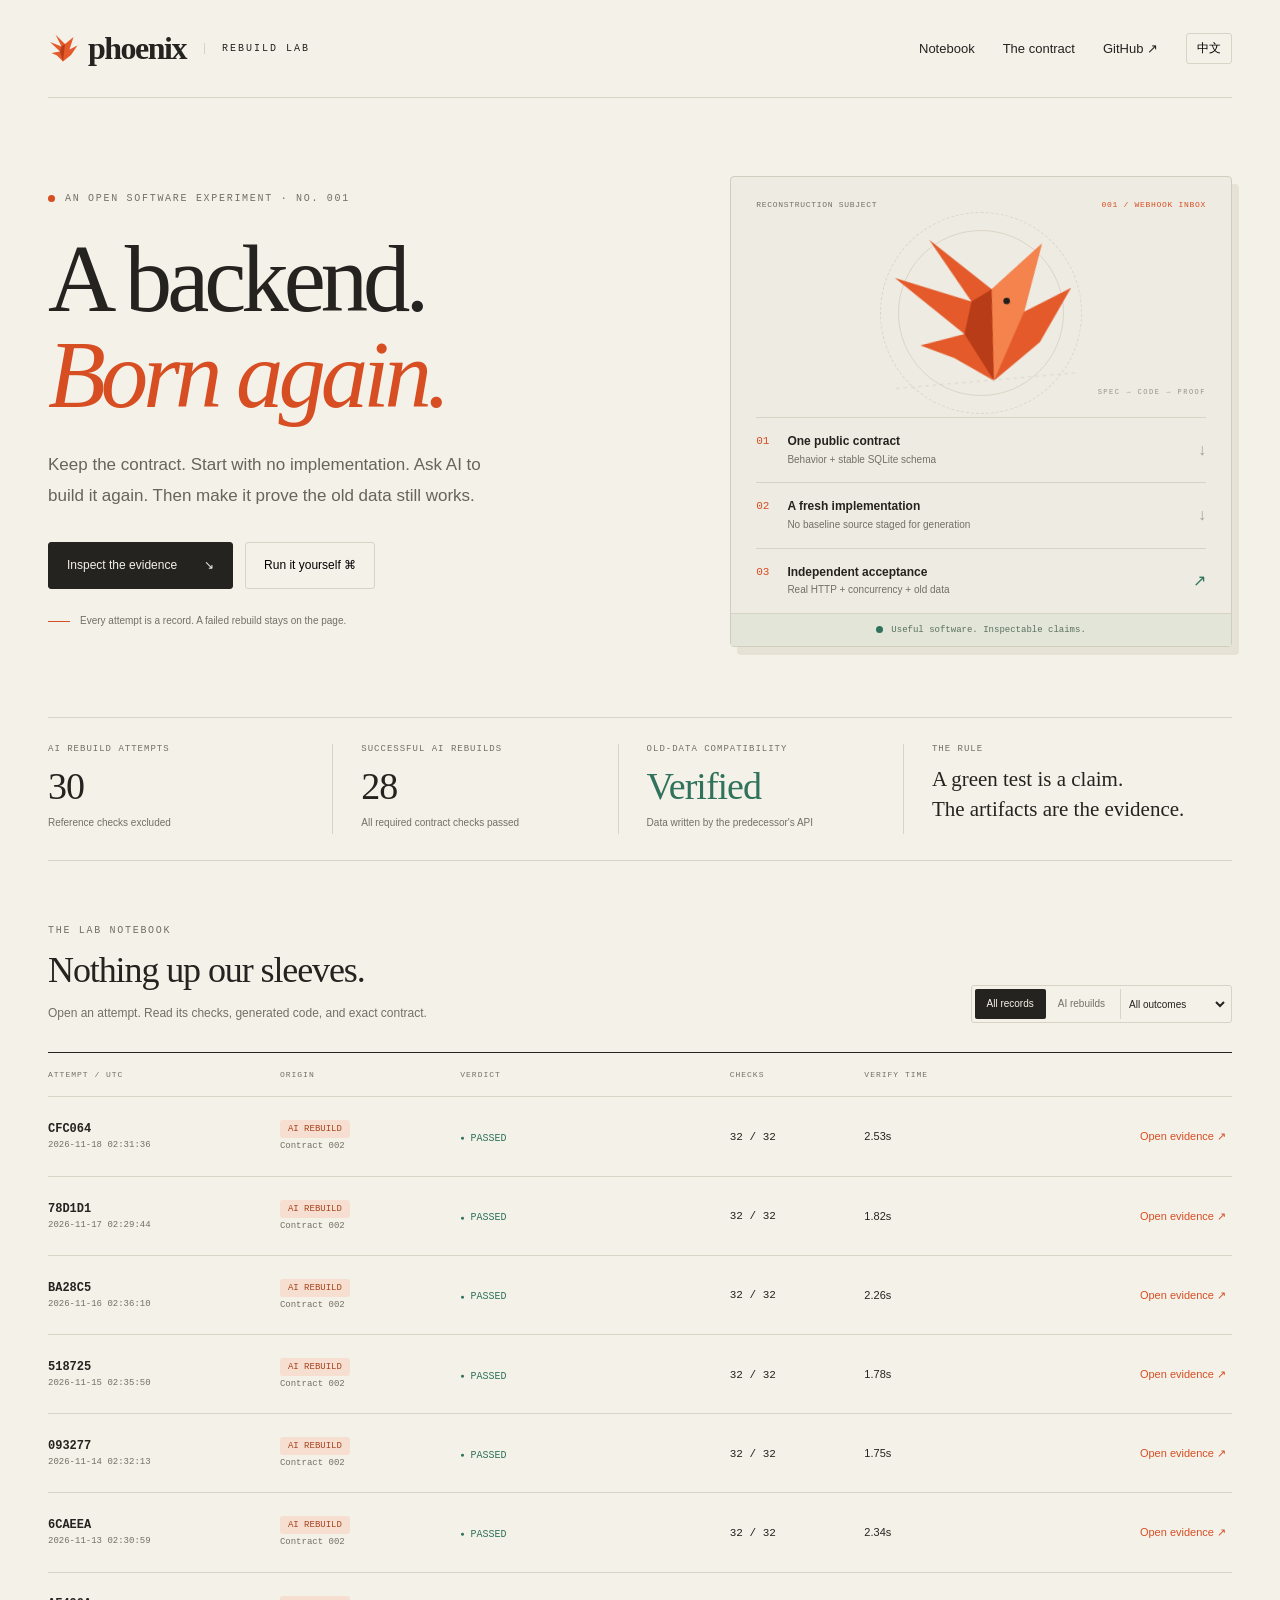
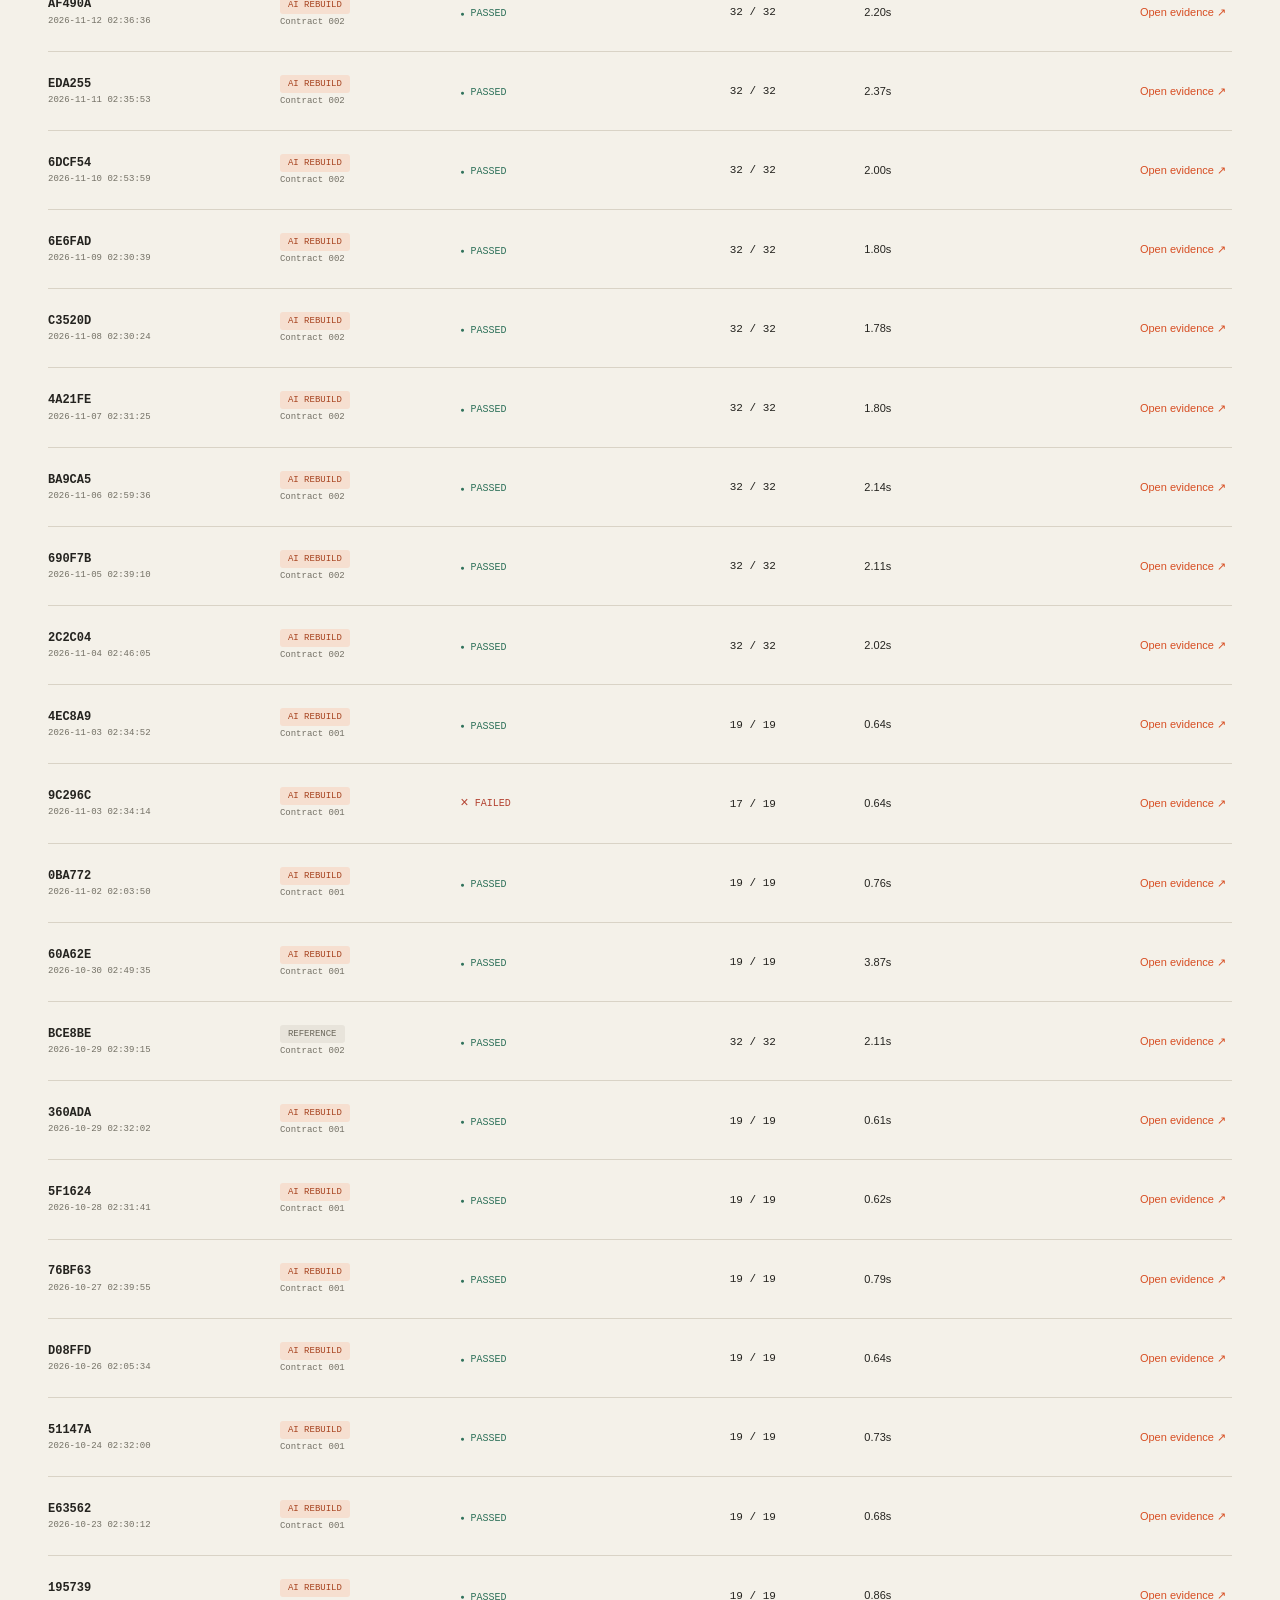
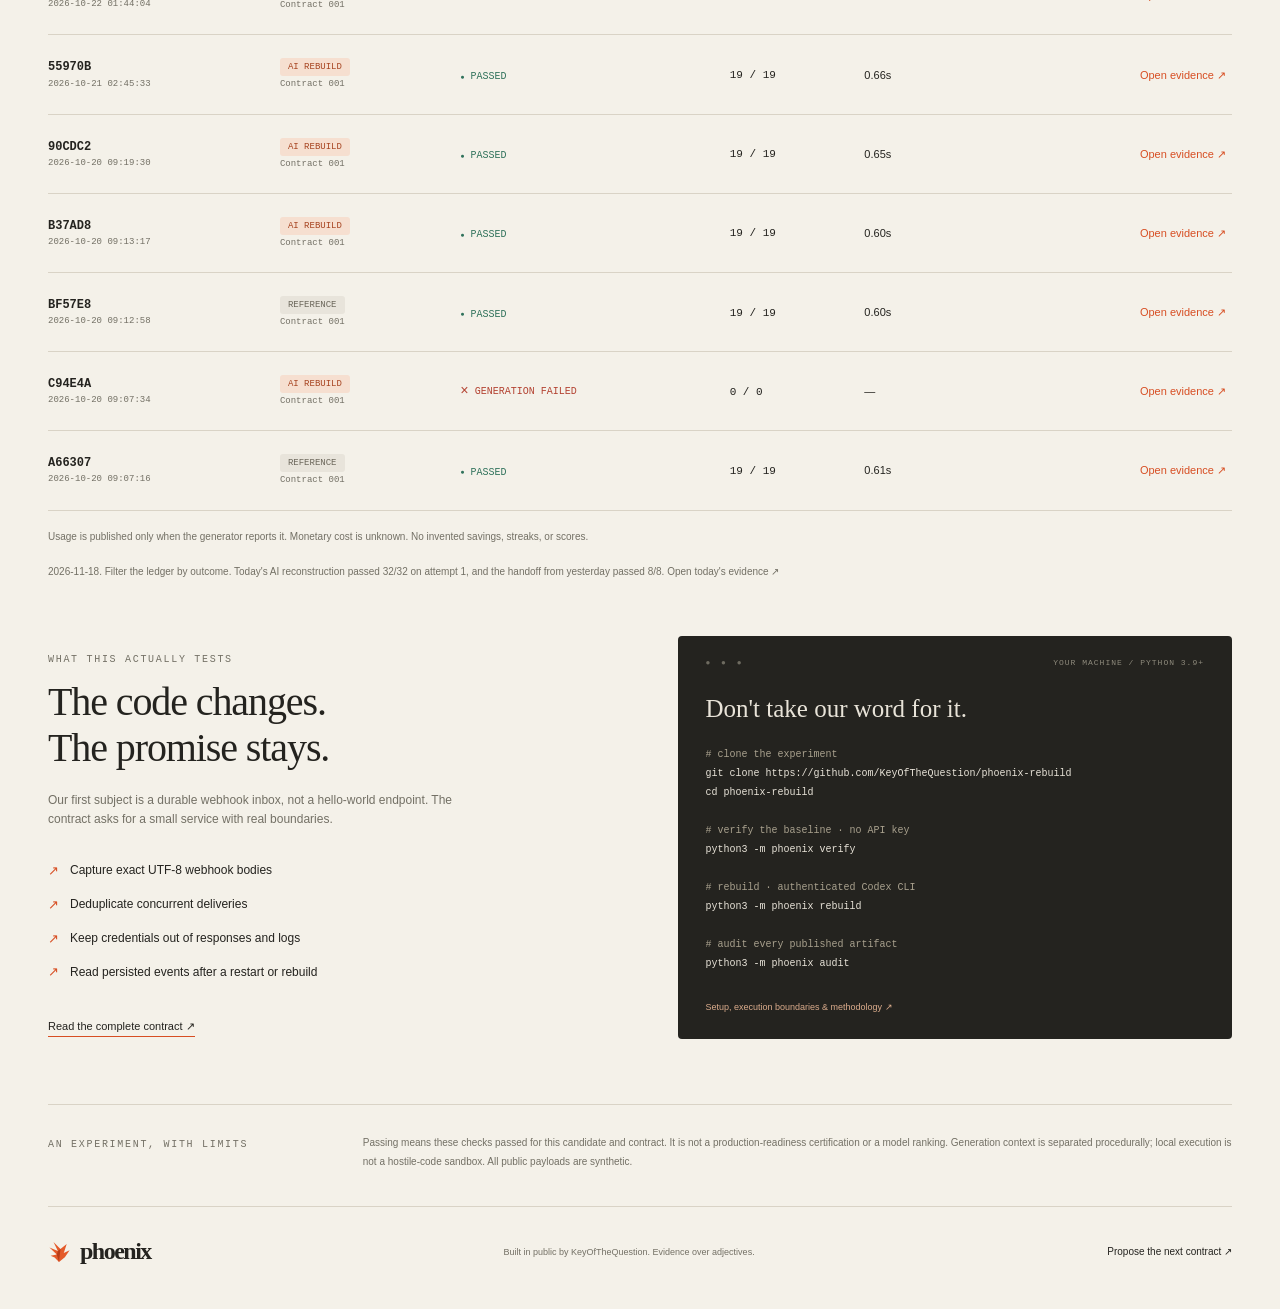
==== docs/index.html @ 48bf92a3 "feat: filter public notebook by run outcome" ====
<!doctype html>
<html lang="en">
<head>
  <meta charset="utf-8">
  <meta name="viewport" content="width=device-width,initial-scale=1">
  <meta name="theme-color" content="#f4f1e9">
  <meta name="description" content="Can AI rebuild the same backend from a contract? Phoenix publishes the source, acceptance checks, and data compatibility evidence from every attempt.">
  <meta property="og:title" content="Phoenix — a backend, born again.">
  <meta property="og:description" content="Fresh code. The same contract. The old data. An open, executable AI engineering experiment.">
  <meta property="og:image" content="https://keyofthequestion.github.io/phoenix-rebuild/og.svg">
  <title>Phoenix — A backend, born again.</title>
  <link rel="icon" type="image/svg+xml" href="mark.svg">
  <link rel="stylesheet" href="style.css">
  <script src="app.js?v=20261118" defer></script>
</head>
<body>
  <a class="skip" href="#notebook">Skip to experiment records</a>
  <header class="shell topbar">
    <a class="brand" href="#" aria-label="Phoenix home"><img src="mark.svg" width="30" height="32" alt=""><strong>phoenix</strong><span>REBUILD LAB</span></a>
    <nav aria-label="Main navigation"><a href="#notebook" data-i18n="navNotebook">Notebook</a><a href="contract.html" data-i18n="navContract">The contract</a><a href="https://github.com/KeyOfTheQuestion/phoenix-rebuild" target="_blank" rel="noopener">GitHub ↗</a><button id="language" class="language" aria-label="Switch language">中文</button></nav>
  </header>
  <main>
    <section class="shell hero">
      <div class="hero-copy">
        <div class="eyebrow"><span class="orange-dot"></span><span data-i18n="eyebrow">AN OPEN SOFTWARE EXPERIMENT · NO. 001</span></div>
        <h1 data-i18n="headline">A backend.<br><em>Born again.</em></h1>
        <p class="intro" data-i18n="intro">Keep the contract. Start with no implementation. Ask AI to build it again. Then make it prove the old data still works.</p>
        <div class="hero-actions"><a class="button primary" href="#notebook"><span data-i18n="inspect">Inspect the evidence</span><span>↘</span></a><button class="button secondary" id="copy-command" type="button" data-i18n="run">Run it yourself ⌘</button></div>
        <div class="hero-footnote"><span class="tiny-rule"></span><span data-i18n="footnote">Every attempt is a record. A failed rebuild stays on the page.</span></div>
      </div>
      <div class="experiment-card" aria-label="Reconstruction experiment diagram">
        <div class="card-caption"><span data-i18n="subjectLabel">RECONSTRUCTION SUBJECT</span><span class="capsule">001 / WEBHOOK INBOX</span></div>
        <div class="phoenix-art" aria-hidden="true"><div class="orbit orbit-one"></div><div class="orbit orbit-two"></div><svg viewBox="0 0 300 240"><path d="M48 68L139 105L94 25L165 92L231 42L202 123L262 99L218 162L158 204L112 172L72 153L127 144Z" fill="#e45a2a"/><path d="M139 105L165 92L158 204L127 144Z" fill="#b83c18"/><path d="M165 92L231 42L202 123L158 204Z" fill="#f4834d"/><circle cx="182" cy="108" r="4" fill="#201f1c"/><path d="M38 203H260" stroke="#d8d2c4" stroke-dasharray="4 5"/></svg><span class="coordinate">SPEC → CODE → PROOF</span></div>
        <div class="flow-step"><span class="step-number">01</span><div><b data-i18n="flow1">One public contract</b><small data-i18n="flow1sub">Behavior + stable SQLite schema</small></div><span class="flow-symbol">↓</span></div>
        <div class="flow-step"><span class="step-number">02</span><div><b data-i18n="flow2">A fresh implementation</b><small data-i18n="flow2sub">No baseline source staged for generation</small></div><span class="flow-symbol">↓</span></div>
        <div class="flow-step"><span class="step-number">03</span><div><b data-i18n="flow3">Independent acceptance</b><small data-i18n="flow3sub">Real HTTP + concurrency + old data</small></div><span class="flow-symbol checkmark">↗</span></div>
        <div class="card-bottom"><span class="green-dot"></span><span data-i18n="cardBottom">Useful software. Inspectable claims.</span></div>
      </div>
    </section>
    <section class="shell metric-strip" aria-label="Measured experiment results">
      <div><span class="metric-label" data-i18n="aiRuns">AI REBUILD ATTEMPTS</span><b id="ai-count">—</b><small data-i18n="aiCountNote">Reference checks excluded</small></div>
      <div><span class="metric-label" data-i18n="successful">SUCCESSFUL AI REBUILDS</span><b id="success-count">—</b><small data-i18n="successNote">All required contract checks passed</small></div>
      <div><span class="metric-label" data-i18n="compat">OLD-DATA COMPATIBILITY</span><b id="compat-status">—</b><small data-i18n="compatNote">Data written by the predecessor's API</small></div>
      <div class="metric-principle"><span class="metric-label" data-i18n="principle">THE RULE</span><p data-i18n="principleText">A green test is a claim.<br>The artifacts are the evidence.</p></div>
    </section>
    <section class="shell notebook" id="notebook">
      <div class="section-heading">
        <div><div class="eyebrow" data-i18n="labNotes">THE LAB NOTEBOOK</div><h2 data-i18n="recordTitle">Nothing up our sleeves.</h2><p data-i18n="recordIntro">Open an attempt. Read its checks, generated code, and exact contract.</p></div>
        <div class="filters" role="group" aria-labelledby="record-filters-label">
          <span class="sr-only" id="record-filters-label" data-i18n="recordFilters">Filter experiment records</span>
          <button class="active" data-filter="all" aria-pressed="true" data-i18n="all">All records</button>
          <button data-filter="ai-rebuild" aria-pressed="false" data-i18n="aiOnly">AI rebuilds</button>
          <label class="sr-only" for="outcome-filter" data-i18n="outcomeFilter">Filter by outcome</label>
          <select id="outcome-filter">
            <option value="all" data-i18n="allOutcomes">All outcomes</option>
            <option value="passed" data-i18n="passedOutcome">Passed</option>
            <option value="failed" data-i18n="failedOutcome">Acceptance failed</option>
            <option value="generation-failed" data-i18n="generationFailedOutcome">Generation failed</option>
            <option value="verification-error" data-i18n="verificationErrorOutcome">Verification error</option>
          </select>
        </div>
      </div>
      <div id="load-error" role="status" hidden></div>
      <div class="table-wrap"><table><caption class="sr-only">Phoenix experiment records</caption><thead><tr><th data-i18n="colAttempt">ATTEMPT / UTC</th><th data-i18n="colOrigin">ORIGIN</th><th data-i18n="colVerdict">VERDICT</th><th data-i18n="colChecks">CHECKS</th><th data-i18n="colDuration">VERIFY TIME</th><th><span class="sr-only">Evidence</span></th></tr></thead><tbody id="runs"><tr><td colspan="6" class="empty" data-i18n="loading">Loading the public record…</td></tr></tbody></table></div>
      <p class="ledger-note" data-i18n="ledgerNote">Usage is published only when the generator reports it. Monetary cost is unknown. No invented savings, streaks, or scores.</p>
      <p class="ledger-note" data-i18n="maintenanceNote">2026-11-18. Filter the ledger by outcome. Today's AI reconstruction passed 32/32 on attempt 1, and the handoff from yesterday passed 8/8. <a href="?run=20261118T023139Z-cfc064">Open today's evidence ↗</a></p>
    </section>
    <section class="shell lower-grid">
      <article class="method"><div class="eyebrow" data-i18n="whatProves">WHAT THIS ACTUALLY TESTS</div><h2 data-i18n="methodTitle">The code changes.<br>The promise stays.</h2><p data-i18n="methodIntro">Our first subject is a durable webhook inbox, not a hello-world endpoint. The contract asks for a small service with real boundaries.</p><ul><li data-i18n="feature1">Capture exact UTF-8 webhook bodies</li><li data-i18n="feature2">Deduplicate concurrent deliveries</li><li data-i18n="feature3">Keep credentials out of responses and logs</li><li data-i18n="feature4">Read persisted events after a restart or rebuild</li></ul><a class="text-link" href="contract.html" data-i18n="readContract">Read the complete contract ↗</a></article>
      <article class="terminal-card"><div class="terminal-top"><span>● ● ●</span><span>YOUR MACHINE / PYTHON 3.9+</span></div><h3 data-i18n="replicate">Don't take our word for it.</h3><pre><code><span class="comment"># clone the experiment</span>
git clone https://github.com/KeyOfTheQuestion/phoenix-rebuild
cd phoenix-rebuild

<span class="comment"># verify the baseline · no API key</span>
python3 -m phoenix verify

<span class="comment"># rebuild · authenticated Codex CLI</span>
python3 -m phoenix rebuild

<span class="comment"># audit every published artifact</span>
python3 -m phoenix audit</code></pre><a class="terminal-link" href="https://github.com/KeyOfTheQuestion/phoenix-rebuild/blob/main/docs/setup.md" data-i18n="setup">Setup, execution boundaries & methodology ↗</a></article>
    </section>
    <section class="shell limits"><span class="eyebrow" data-i18n="honestTitle">AN EXPERIMENT, WITH LIMITS</span><p data-i18n="honestBody">Passing means these checks passed for this candidate and contract. It is not a production-readiness certification or a model ranking. Generation context is separated procedurally; local execution is not a hostile-code sandbox. All public payloads are synthetic.</p></section>
  </main>
  <footer class="shell footer"><a class="brand" href="#"><img src="mark.svg" alt="" width="22" height="24"><strong>phoenix</strong></a><span data-i18n="footer">Built in public by KeyOfTheQuestion. Evidence over adjectives.</span><a href="https://github.com/KeyOfTheQuestion/phoenix-rebuild/issues/new?template=contract-change.yml" data-i18n="challenge">Propose the next contract ↗</a></footer>
  <dialog id="evidence-dialog" aria-labelledby="dialog-title"><div class="dialog-top"><span class="eyebrow">EVIDENCE / <span id="dialog-run-id"></span></span><button id="close-dialog" type="button" aria-label="Close evidence">×</button></div><h2 id="dialog-title">Acceptance report</h2><p id="dialog-summary"></p><div class="artifact-links" id="artifact-links"></div><p><a class="text-link" id="evidence-permalink">Permalink ↗</a></p><div id="checks-list"></div><p class="ledger-note" id="dialog-provenance"></p></dialog>
</body>
</html>
---- docs/style.css ----
:root{--paper:#f4f1e9;--ink:#24231f;--muted:#737065;--line:#d9d3c6;--accent:#d74e23;--green:#30725b;--mono:'SFMono-Regular',Consolas,'Liberation Mono',monospace;--sans:'Avenir Next',Avenir,'Helvetica Neue',sans-serif;--serif:'Iowan Old Style','Palatino Linotype',Georgia,serif}*{box-sizing:border-box}html{scroll-behavior:smooth;scroll-padding-top:30px}body{margin:0;background:var(--paper);color:var(--ink);font-family:var(--sans);font-size:15px;line-height:1.65}a{color:inherit;text-decoration:none}button{font:inherit;cursor:pointer}button:disabled{cursor:wait}button:focus-visible,a:focus-visible{outline:3px solid var(--accent);outline-offset:5px}.shell{width:min(1200px,calc(100% - 96px));margin-inline:auto}.topbar{height:98px;border-bottom:1px solid var(--line);display:flex;align-items:center;justify-content:space-between;gap:24px}.brand{display:flex;align-items:center;gap:10px}.brand strong{font-family:var(--serif);font-size:32px;letter-spacing:-1.5px}.brand>span{font:10px var(--mono);letter-spacing:2px;border-left:1px solid var(--line);padding-left:17px;margin-left:8px}.topbar nav{display:flex;gap:28px;align-items:center;font-size:13px}.topbar nav a:hover,.text-link:hover,.footer>a:last-child:hover{color:var(--accent)}.language{background:transparent;border:1px solid var(--line);border-radius:3px;padding:5px 10px;font-size:12px}.hero{display:grid;grid-template-columns:1.2fr 1fr;gap:80px;padding-block:78px 70px;align-items:center}.eyebrow{font:10px var(--mono);letter-spacing:1.7px;display:flex;align-items:center;gap:10px;color:var(--muted)}.orange-dot,.green-dot{width:7px;height:7px;flex:none;border-radius:50%;display:inline-block;background:var(--accent)}.green-dot{background:var(--green)}h1{font-family:var(--serif);font-weight:400;letter-spacing:-5px;font-size:clamp(64px,7.4vw,108px);line-height:1.01;margin:28px 0 27px}h1 em{color:var(--accent);font-weight:400}.intro{max-width:440px;font-size:17px;line-height:1.8;color:#686458;margin:0 0 30px}.hero-actions{display:flex;flex-wrap:wrap;gap:12px}.button{display:inline-flex;justify-content:space-between;align-items:center;gap:27px;border:1px solid var(--line);padding:13px 18px;border-radius:3px;font-size:12px}.primary{background:var(--ink);color:var(--paper);border-color:var(--ink)}.primary:hover{background:var(--accent);border-color:var(--accent)}.secondary{background:transparent}.secondary:hover{border-color:var(--ink)}.hero-footnote{display:flex;gap:10px;align-items:center;color:var(--muted);font-size:10px;margin-top:24px}.tiny-rule{width:22px;height:1px;background:var(--accent);flex:none}.experiment-card{border:1px solid #d2ccbe;background:#eeebe2;border-radius:4px;box-shadow:7px 8px 0 #e7e2d6;padding:23px 25px 0}.card-caption{display:flex;gap:10px;justify-content:space-between;font:8px var(--mono);letter-spacing:.7px;color:var(--muted)}.capsule{color:var(--accent)}.phoenix-art{position:relative;height:208px;overflow:hidden;display:flex;justify-content:center;align-items:center}.phoenix-art svg{width:245px;height:196px;z-index:1;transform:rotate(-5deg);animation:rise 1.5s ease-out both}.coordinate{position:absolute;right:0;bottom:21px;font:7px var(--mono);letter-spacing:1.5px;color:#999284}.orbit{position:absolute;width:166px;height:166px;border:1px solid #dcd5c7;border-radius:50%;left:50%;top:50%;transform:translate(-50%,-50%)}.orbit-two{width:202px;height:202px;border-style:dashed}.flow-step{display:flex;gap:18px;align-items:center;border-top:1px solid var(--line);padding:14px 0}.step-number{font:11px var(--mono);color:var(--accent);align-self:flex-start;padding-top:3px}.flow-step b{display:block;font-size:12px;font-weight:600}.flow-step small{display:block;color:var(--muted);font-size:10px}.flow-symbol{margin-left:auto;font-size:16px;color:#a5a08f}.checkmark{color:var(--green)}.card-bottom{display:flex;align-items:center;justify-content:center;gap:8px;padding:11px;margin-inline:-25px;background:#e4e5d9;font:9px var(--mono);color:#58715f;border-top:1px solid var(--line)}.metric-strip{border-top:1px solid var(--line);border-bottom:1px solid var(--line);display:grid;grid-template-columns:repeat(3,1fr) 1.15fr;padding-block:26px}.metric-strip>div{border-right:1px solid var(--line);padding:0 28px}.metric-strip>div:first-child{padding-left:0}.metric-strip>div:last-child{border:0;padding-right:0}.metric-label{display:block;font:9px var(--mono);letter-spacing:1px;color:var(--muted);margin-bottom:10px}.metric-strip b{font:38px/1.2 var(--serif);display:block;letter-spacing:-1px}.metric-strip small{font-size:10px;color:var(--muted)}.metric-principle p{font:21px/1.45 var(--serif);margin:0}.notebook{padding-block:64px 55px}.section-heading{display:flex;align-items:flex-end;justify-content:space-between;gap:24px;margin-bottom:29px}h2{font:36px/1.15 var(--serif);letter-spacing:-1.1px;margin:14px 0 12px}.section-heading p{color:var(--muted);font-size:12px;margin:0}.filters{display:flex;border:1px solid var(--line);border-radius:3px;padding:3px;flex-shrink:0}.filters button{font-size:10px;border:0;padding:7px 12px;color:var(--muted);background:none;border-radius:2px}.filters .active{background:var(--ink);color:var(--paper)}.table-wrap{overflow-x:auto;border-top:1px solid var(--ink)}table{border-collapse:collapse;width:100%;text-align:left;white-space:nowrap}th{font:8px var(--mono);letter-spacing:1px;color:var(--muted);padding:17px 12px;border-bottom:1px solid var(--line)}th:first-child,td:first-child{padding-left:0}td{padding:21px 12px;border-bottom:1px solid var(--line);font-size:11px}td:last-child{text-align:right;padding-right:0}td small{display:block;font:9px/1.8 var(--mono);color:var(--muted)}.run-name{font:12px var(--mono);font-weight:bold}.badge{display:inline-block;font:9px var(--mono);padding:4px 8px;border-radius:3px;background:#e8e4db;color:#6b665a}.badge.ai{background:#f6dfd0;color:#a74421}.verdict{font:10px var(--mono);display:inline-flex;gap:6px;align-items:center}.verdict.pass{color:var(--green)}.verdict.fail{color:#b34231}.verdict.pass:before{content:'●';font-size:7px}.verdict.fail:before{content:'×';font-size:14px}.evidence-button{background:none;border:0;color:var(--accent);font-size:11px}.evidence-button:hover{text-decoration:underline}.ledger-note{font-size:10px;color:var(--muted);line-height:1.8;margin:17px 0 0}.empty{color:var(--muted);padding-block:30px}.lower-grid{display:grid;grid-template-columns:1fr 1fr;gap:75px;padding-bottom:65px}.method{padding-top:18px}.method h2{font-size:40px}.method p{color:var(--muted);max-width:430px;font-size:12px;margin:20px 0}.method ul{list-style:none;padding:0;margin:24px 0;font-size:12px}.method li{padding:7px 0;display:flex;gap:11px;align-items:center}.method li:before{content:'↗';color:var(--accent);font:13px var(--mono)}.text-link{font-size:11px;border-bottom:1px solid var(--accent);padding-bottom:4px}.terminal-card{background:var(--ink);color:#e8e3d8;border-radius:4px;padding:22px 28px;min-width:0}.terminal-top{display:flex;align-items:center;justify-content:space-between;color:#8e8a7c;font:8px var(--mono);letter-spacing:1px}.terminal-top>span:first-child{letter-spacing:3px;color:#6e6b60}.terminal-card h3{font:25px var(--serif);font-weight:400;margin:28px 0 22px}.terminal-card pre{font:10px/1.9 var(--mono);overflow-x:auto;margin-bottom:20px}.comment{color:#a9a18e}.terminal-link{color:#dbac8c;font-size:9px}.terminal-link:hover{text-decoration:underline}.limits{border-top:1px solid var(--line);padding-block:28px 35px;display:grid;grid-template-columns:1fr 3fr;gap:25px}.limits .eyebrow{align-self:flex-start;margin-top:4px;line-height:1.6}.limits p{margin:0;color:var(--muted);font-size:10px;line-height:1.9}.footer{border-top:1px solid var(--line);padding-block:25px;display:flex;align-items:center;justify-content:space-between;gap:20px}.footer .brand strong{font-size:24px}.footer>span{font-size:9px;color:var(--muted)}.footer>a:last-child{font-size:10px}dialog{border:1px solid var(--line);border-radius:6px;background:var(--paper);color:var(--ink);padding:28px;width:min(760px,calc(100% - 32px));max-height:85vh;box-shadow:0 25px 90px #0004}dialog::backdrop{background:#24231f88;backdrop-filter:blur(3px)}.dialog-top{display:flex;justify-content:space-between;gap:15px;align-items:center}.dialog-top button{font-size:28px;background:none;border:0;line-height:1}dialog h2{font-size:30px}dialog>p{font-size:12px;color:var(--muted)}.artifact-links{display:flex;flex-wrap:wrap;gap:8px;margin:20px 0}.artifact-links a{font:10px var(--mono);border:1px solid var(--line);padding:6px 10px}.artifact-links a:hover{border-color:var(--accent);color:var(--accent)}.check-row{border-top:1px solid var(--line);padding:11px 0;display:flex;gap:15px;align-items:baseline;font-size:11px}.check-id{font:9px var(--mono);color:var(--muted);width:30px;flex:none}.check-row .result{margin-left:auto;color:var(--green);font:9px var(--mono)}.check-row.failed .result{color:#b34231}.check-error{font:10px var(--mono);color:#b34231;overflow-wrap:anywhere}.sr-only{position:absolute;width:1px;height:1px;overflow:hidden;clip:rect(0,0,0,0)}.skip{position:absolute;top:-70px;left:20px;padding:10px;background:var(--ink);color:white;z-index:10}.skip:focus{top:10px}.notice{border-left:2px solid var(--accent);padding:12px 18px;background:#eae5d9;font-size:12px}.contract-main{max-width:850px;padding-block:60px}.contract-main pre{white-space:pre-wrap;overflow-wrap:anywhere;font:12px/1.9 var(--mono);padding:28px;border:1px solid var(--line);background:#eeebe2}.contract-main h1{font-size:65px}.contract-main>p{color:var(--muted);max-width:650px}@keyframes rise{from{opacity:0;transform:translateY(12px) rotate(-10deg)}to{opacity:1;transform:translateY(0) rotate(-5deg)}}@media(prefers-reduced-motion:reduce){html{scroll-behavior:auto}*,*:before,*:after{animation:none!important;transition:none!important}}@media(min-width:1600px){.hero{gap:120px}}@media(max-width:1000px){.shell{width:calc(100% - 56px)}.hero{gap:40px;padding-top:55px}.brand>span{display:none}.topbar nav{gap:20px}h1{letter-spacing:-3px}.metric-strip>div{padding-inline:17px}.metric-label{font-size:8px}.metric-principle p{font-size:18px}.lower-grid{gap:35px}.card-caption{font-size:7px}.card-caption .capsule{letter-spacing:0}}@media(max-width:700px){.shell{width:calc(100% - 36px)}.topbar{height:76px}.brand strong{font-size:28px}.topbar nav{gap:15px}.topbar nav>a:first-child,.topbar nav>a:nth-child(2){display:none}.hero{grid-template-columns:1fr;gap:42px;padding-block:44px 45px}.eyebrow{font-size:8px;letter-spacing:1px}h1{font-size:76px;margin-top:23px;letter-spacing:-4px}.intro{font-size:15px;max-width:100%;line-height:1.75}.hero-actions{gap:10px}.button{padding:12px 14px;gap:15px;font-size:11px}.hero-footnote{font-size:9px}.experiment-card{max-width:440px;width:100%;margin-inline:auto}.card-caption{font-size:8px}.phoenix-art{height:175px}.phoenix-art svg{height:175px}.metric-strip{grid-template-columns:1fr 1fr;gap:24px;padding-block:25px}.metric-strip>div{padding-inline:16px}.metric-strip>div:nth-child(2){border:0}.metric-strip>div:nth-child(3){padding-left:0}.metric-strip b{font-size:34px}.metric-strip small{font-size:9px}.metric-principle p{font-size:19px}.notebook{padding-block:44px 36px}.section-heading{align-items:flex-start;flex-direction:column;gap:20px}h2{font-size:32px}.section-heading p{font-size:11px}.filters button{font-size:10px}table{min-width:660px}.lower-grid{grid-template-columns:1fr;gap:30px;padding-bottom:40px}.method{padding-top:0}.method h2{font-size:36px}.terminal-card{padding:21px}.terminal-card pre{font-size:9px}.limits{grid-template-columns:1fr;gap:12px;padding-block:25px}.footer{flex-wrap:wrap;gap:15px}.footer>span{order:3;flex-basis:100%}.footer>a:last-child{margin-left:auto}dialog{padding:20px}.check-row{gap:9px;font-size:10px}.dialog-top .eyebrow{font-size:7px;overflow-wrap:anywhere}html[lang=zh-CN] h1{font-size:68px;letter-spacing:-3px;line-height:1.2}}
.filters select {
  min-width: 0;
  margin-left: 3px;
  padding: 6px 4px;
  border: 0;
  border-left: 1px solid var(--line);
  border-radius: 0;
  background: var(--paper);
  color: var(--ink);
  font: inherit;
  font-size: 10px;
}
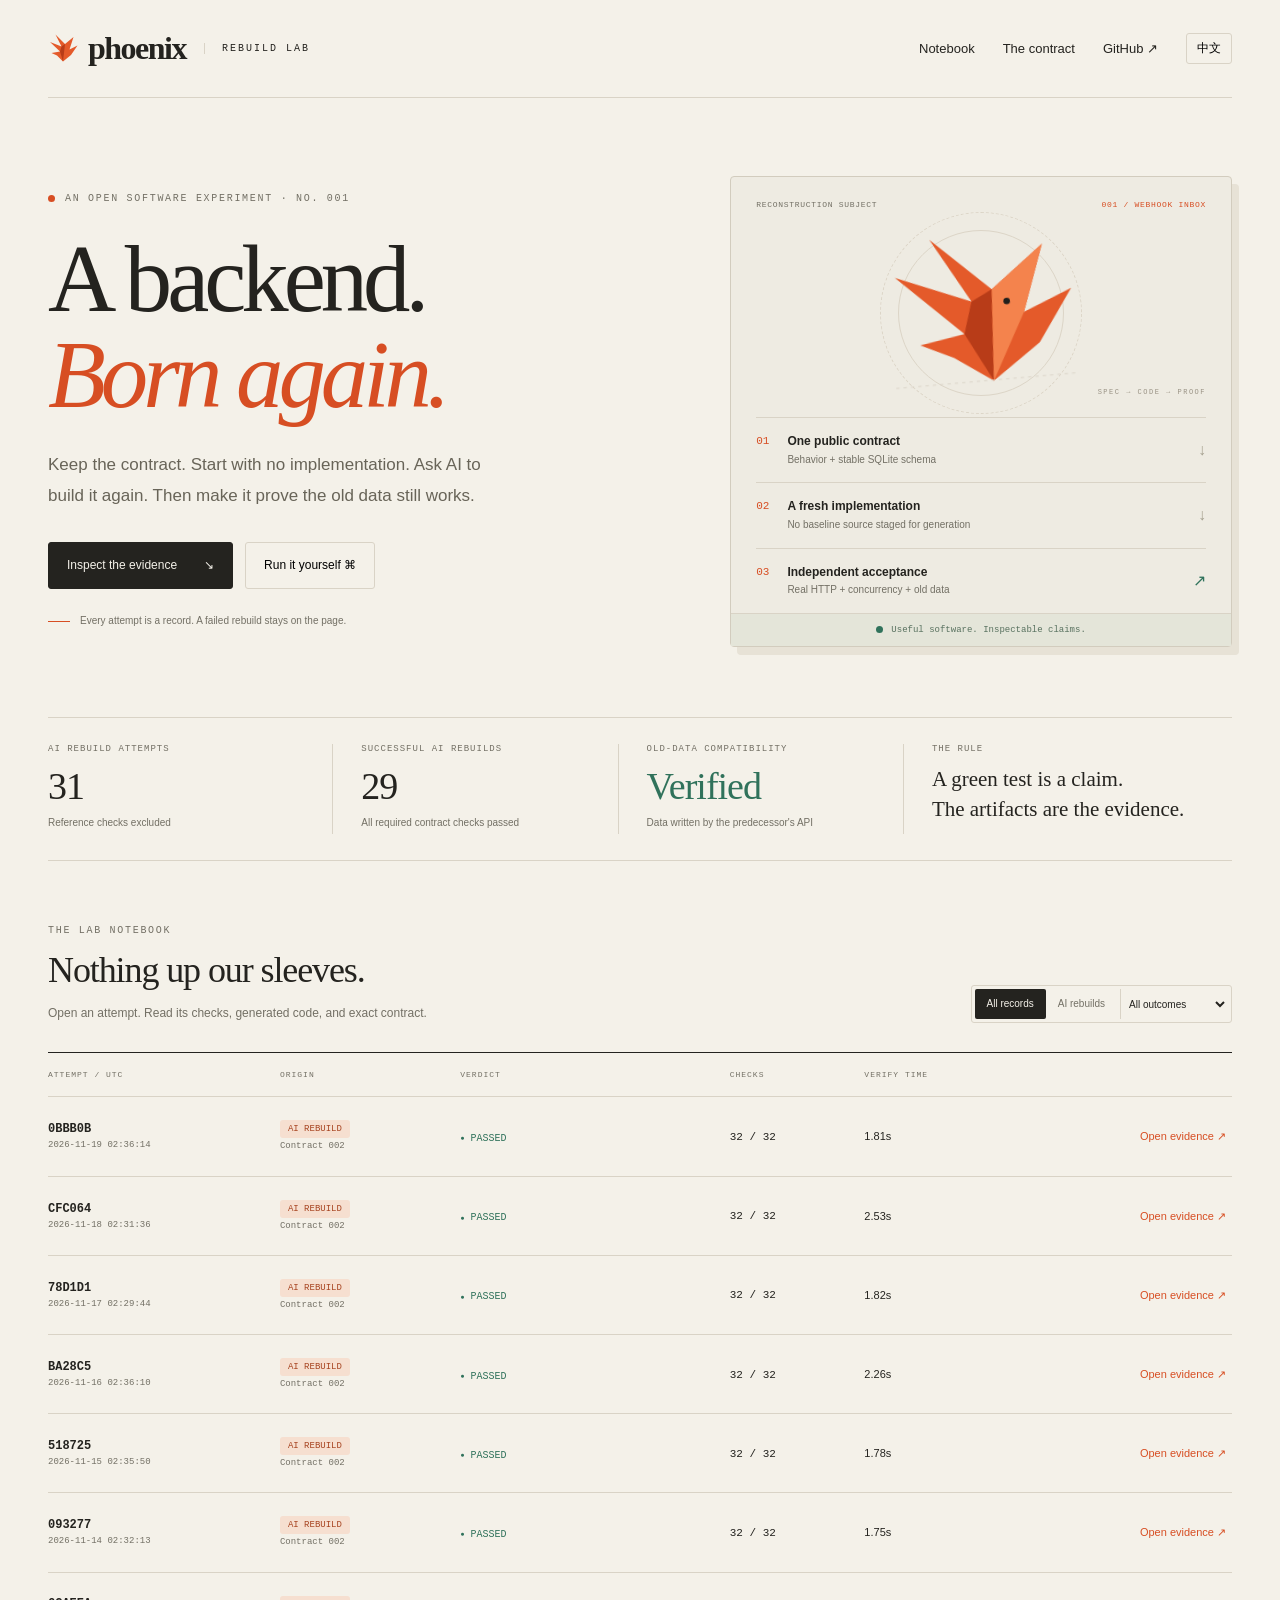
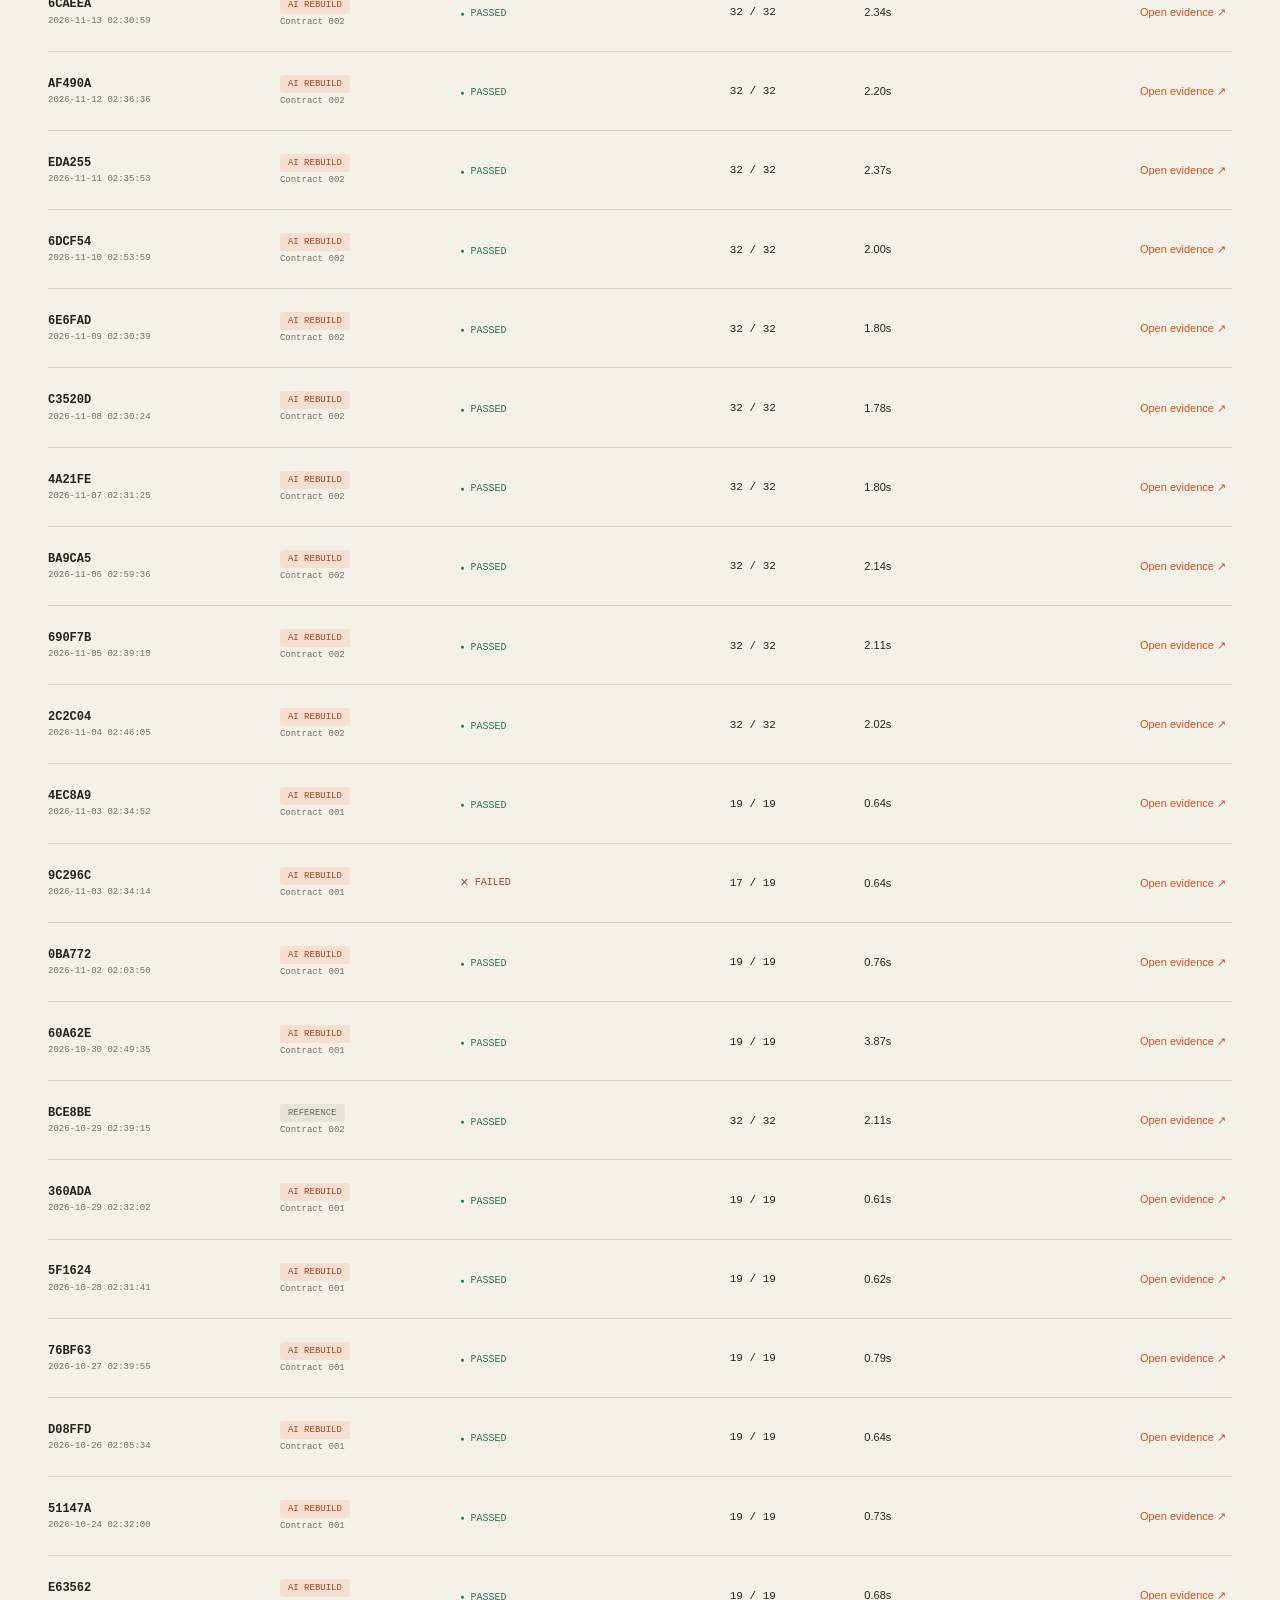
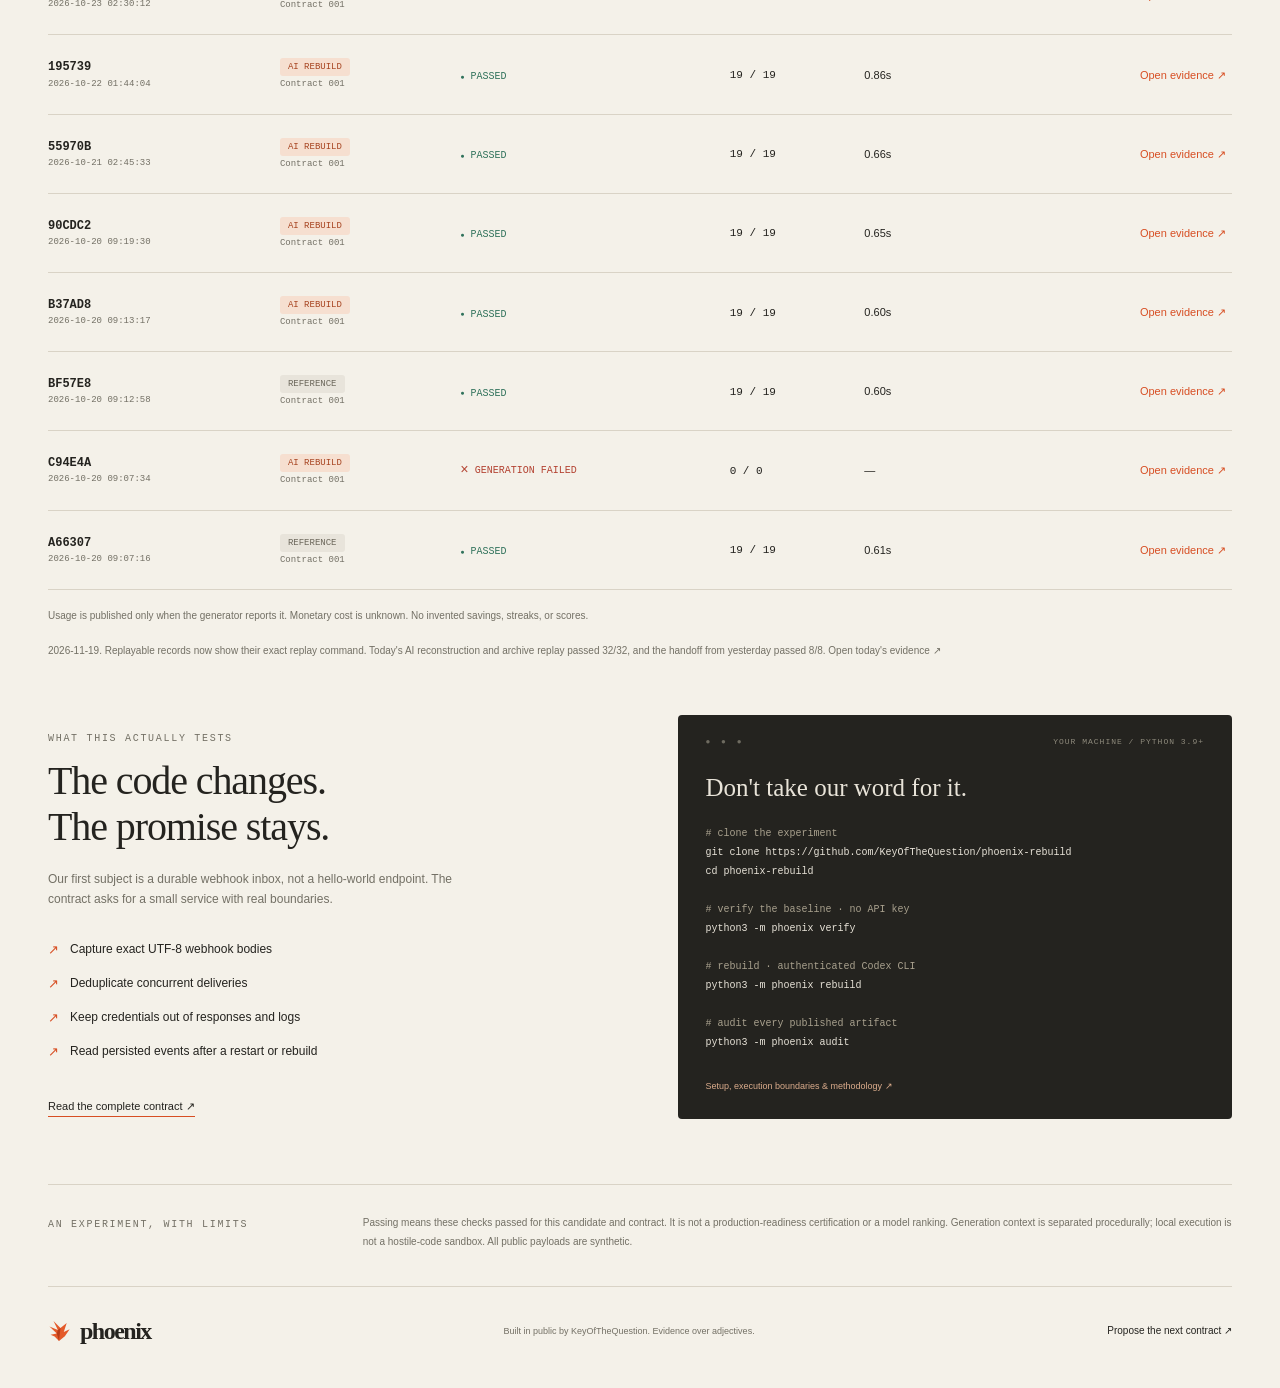
==== commit e5992e06: "feat: show archive replay commands in notebook" ====
--- a/docs/index.html
+++ b/docs/index.html
@@ -11,7 +11,7 @@
   <title>Phoenix — A backend, born again.</title>
   <link rel="icon" type="image/svg+xml" href="mark.svg">
   <link rel="stylesheet" href="style.css">
-  <script src="app.js?v=20261118" defer></script>
+  <script src="app.js?v=20261119" defer></script>
 </head>
 <body>
   <a class="skip" href="#notebook">Skip to experiment records</a>
@@ -63,7 +63,7 @@
       <div id="load-error" role="status" hidden></div>
       <div class="table-wrap"><table><caption class="sr-only">Phoenix experiment records</caption><thead><tr><th data-i18n="colAttempt">ATTEMPT / UTC</th><th data-i18n="colOrigin">ORIGIN</th><th data-i18n="colVerdict">VERDICT</th><th data-i18n="colChecks">CHECKS</th><th data-i18n="colDuration">VERIFY TIME</th><th><span class="sr-only">Evidence</span></th></tr></thead><tbody id="runs"><tr><td colspan="6" class="empty" data-i18n="loading">Loading the public record…</td></tr></tbody></table></div>
       <p class="ledger-note" data-i18n="ledgerNote">Usage is published only when the generator reports it. Monetary cost is unknown. No invented savings, streaks, or scores.</p>
-      <p class="ledger-note" data-i18n="maintenanceNote">2026-11-18. Filter the ledger by outcome. Today's AI reconstruction passed 32/32 on attempt 1, and the handoff from yesterday passed 8/8. <a href="?run=20261118T023139Z-cfc064">Open today's evidence ↗</a></p>
+      <p class="ledger-note" data-i18n="maintenanceNote">2026-11-19. Replayable records now show their exact replay command. Today's AI reconstruction and archive replay passed 32/32, and the handoff from yesterday passed 8/8. <a href="?run=20261119T023616Z-0bbb0b">Open today's evidence ↗</a></p>
     </section>
     <section class="shell lower-grid">
       <article class="method"><div class="eyebrow" data-i18n="whatProves">WHAT THIS ACTUALLY TESTS</div><h2 data-i18n="methodTitle">The code changes.<br>The promise stays.</h2><p data-i18n="methodIntro">Our first subject is a durable webhook inbox, not a hello-world endpoint. The contract asks for a small service with real boundaries.</p><ul><li data-i18n="feature1">Capture exact UTF-8 webhook bodies</li><li data-i18n="feature2">Deduplicate concurrent deliveries</li><li data-i18n="feature3">Keep credentials out of responses and logs</li><li data-i18n="feature4">Read persisted events after a restart or rebuild</li></ul><a class="text-link" href="contract.html" data-i18n="readContract">Read the complete contract ↗</a></article>
@@ -83,6 +83,17 @@
     <section class="shell limits"><span class="eyebrow" data-i18n="honestTitle">AN EXPERIMENT, WITH LIMITS</span><p data-i18n="honestBody">Passing means these checks passed for this candidate and contract. It is not a production-readiness certification or a model ranking. Generation context is separated procedurally; local execution is not a hostile-code sandbox. All public payloads are synthetic.</p></section>
   </main>
   <footer class="shell footer"><a class="brand" href="#"><img src="mark.svg" alt="" width="22" height="24"><strong>phoenix</strong></a><span data-i18n="footer">Built in public by KeyOfTheQuestion. Evidence over adjectives.</span><a href="https://github.com/KeyOfTheQuestion/phoenix-rebuild/issues/new?template=contract-change.yml" data-i18n="challenge">Propose the next contract ↗</a></footer>
-  <dialog id="evidence-dialog" aria-labelledby="dialog-title"><div class="dialog-top"><span class="eyebrow">EVIDENCE / <span id="dialog-run-id"></span></span><button id="close-dialog" type="button" aria-label="Close evidence">×</button></div><h2 id="dialog-title">Acceptance report</h2><p id="dialog-summary"></p><div class="artifact-links" id="artifact-links"></div><p><a class="text-link" id="evidence-permalink">Permalink ↗</a></p><div id="checks-list"></div><p class="ledger-note" id="dialog-provenance"></p></dialog>
+  <dialog id="evidence-dialog" aria-labelledby="dialog-title">
+    <div class="dialog-top"><span class="eyebrow">EVIDENCE / <span id="dialog-run-id"></span></span><button id="close-dialog" type="button" aria-label="Close evidence">×</button></div>
+    <h2 id="dialog-title">Acceptance report</h2><p id="dialog-summary"></p>
+    <div class="artifact-links" id="artifact-links"></div>
+    <p><a class="text-link" id="evidence-permalink">Permalink ↗</a></p>
+    <section id="replay-instructions" hidden aria-labelledby="replay-heading">
+      <h3 id="replay-heading">Replay this record</h3>
+      <pre class="replay-command"><code id="replay-command"></code></pre>
+      <p class="ledger-note" id="replay-notice"></p>
+    </section>
+    <div id="checks-list"></div><p class="ledger-note" id="dialog-provenance"></p>
+  </dialog>
 </body>
 </html>
--- a/docs/style.css
+++ b/docs/style.css
@@ -11,3 +11,10 @@
   font: inherit;
   font-size: 10px;
 }
+.replay-command {
+  white-space: pre-wrap;
+  overflow-wrap: anywhere;
+  font: 12px/1.6 var(--mono);
+  border: 1px solid var(--line);
+  padding: 12px;
+}
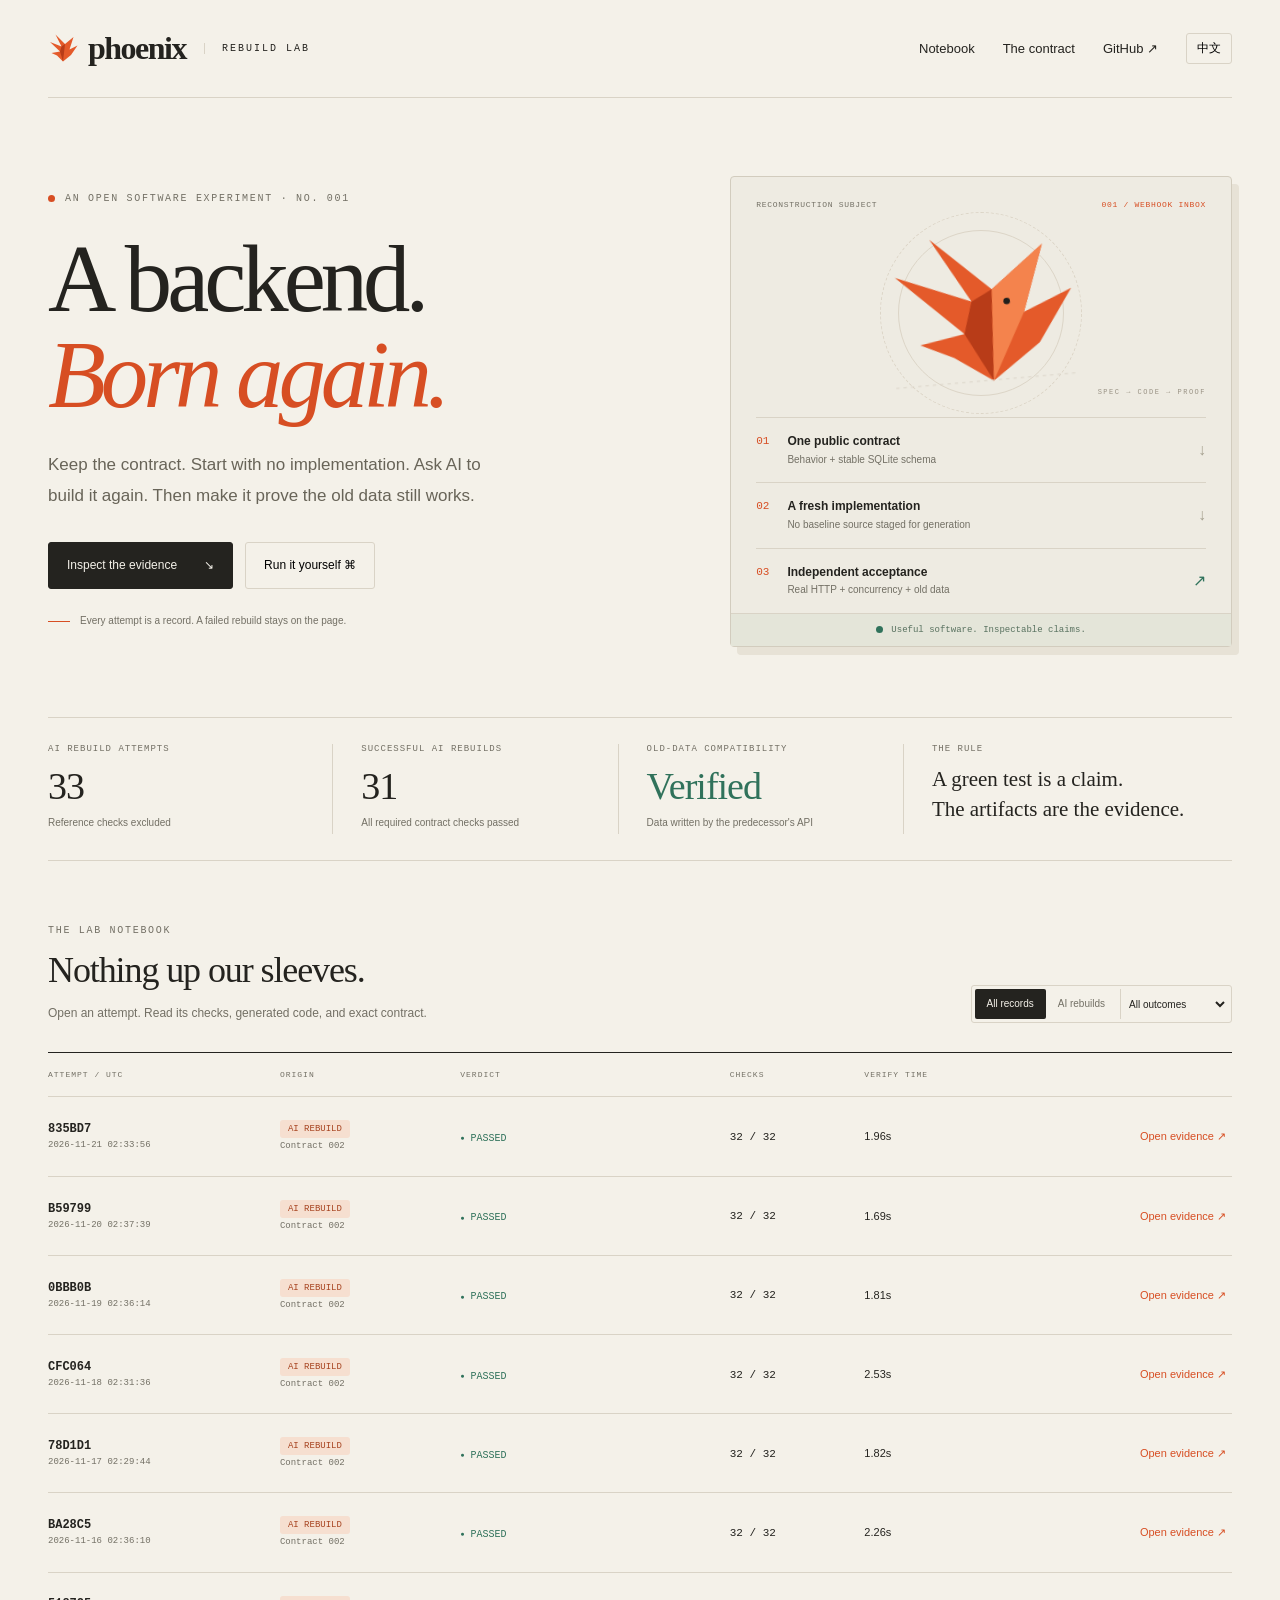
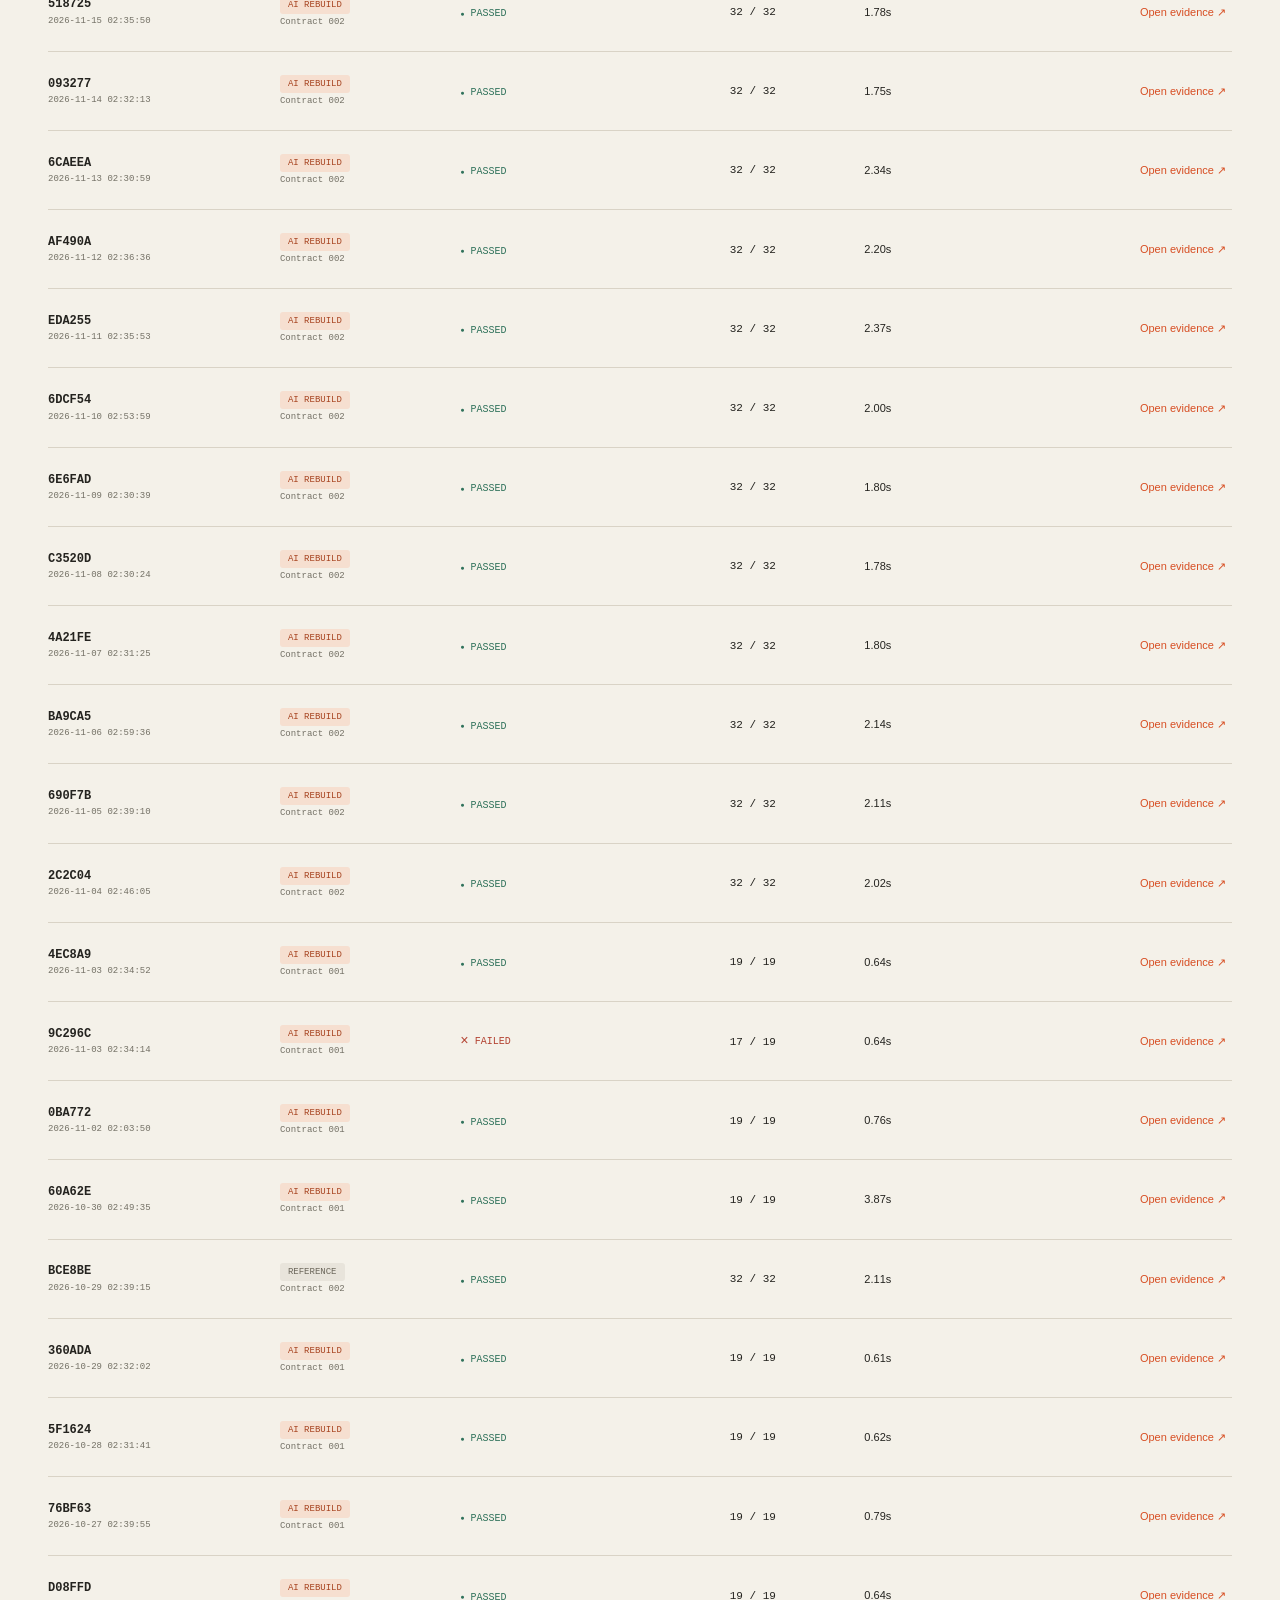
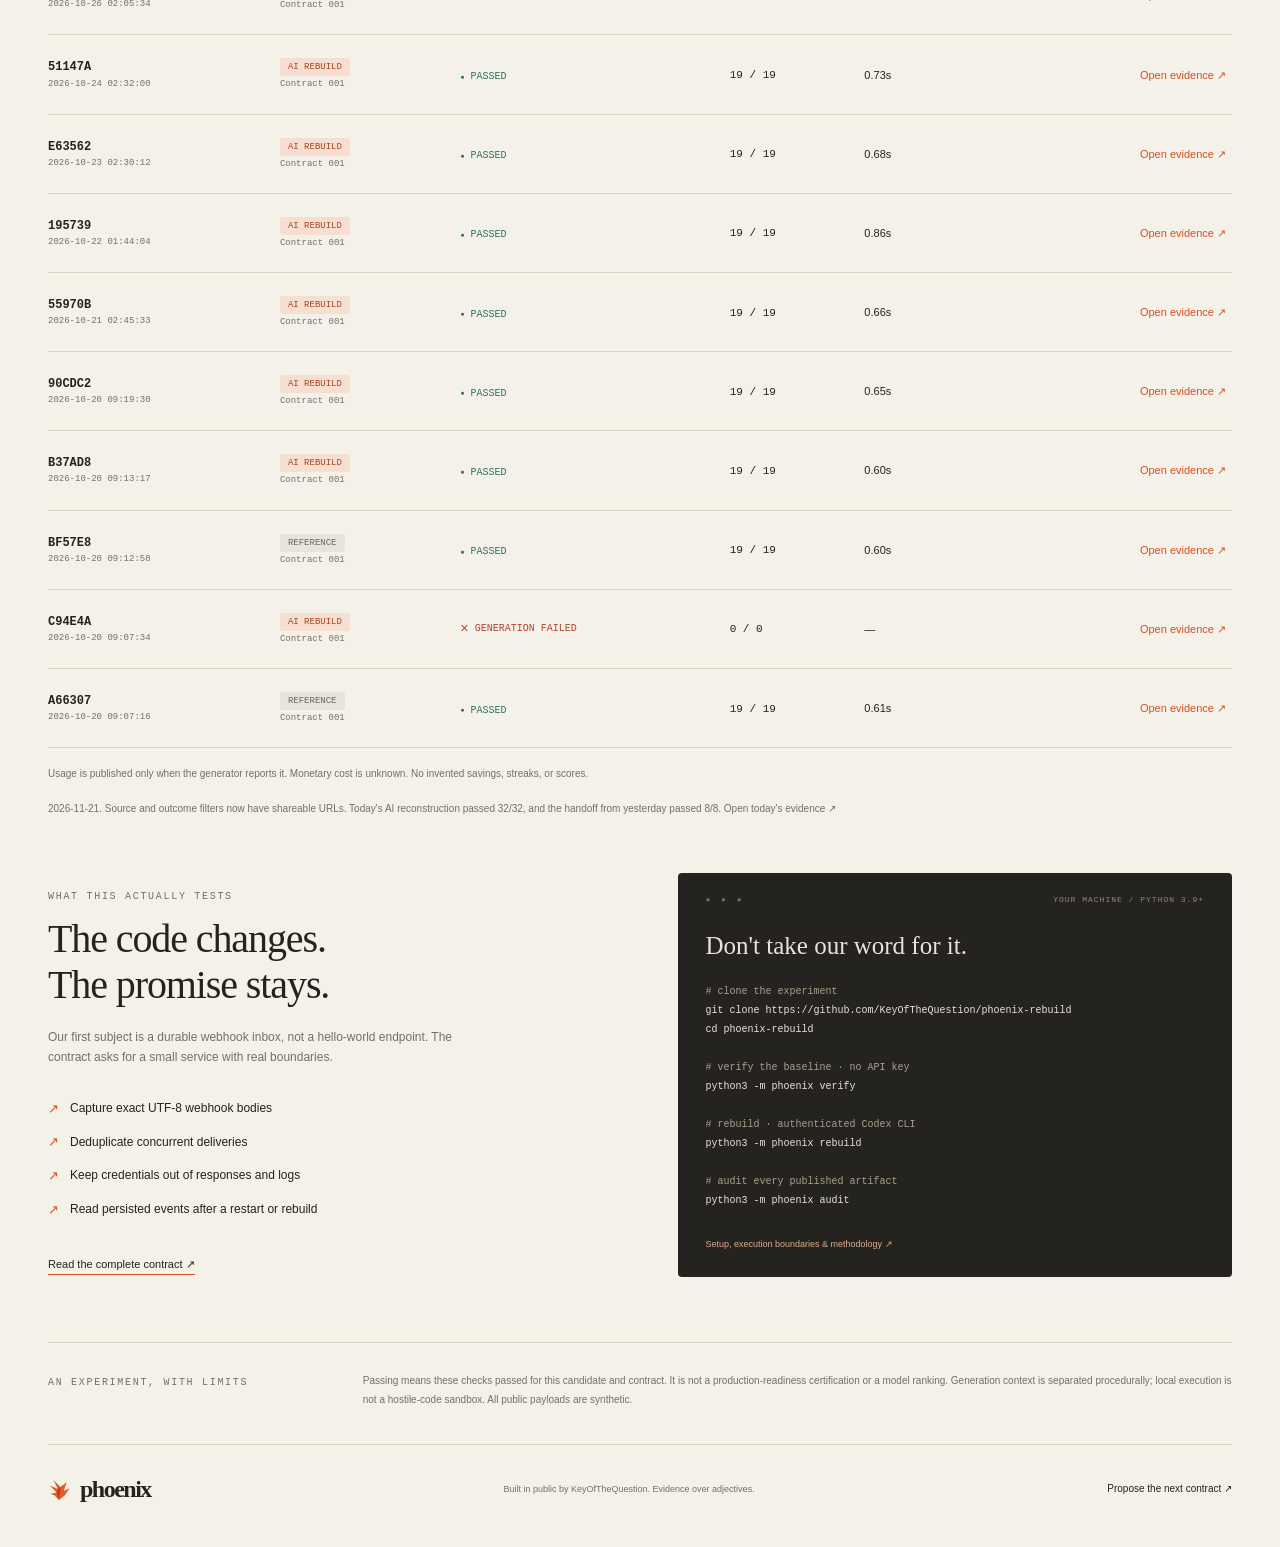
==== commit 5b965e14: "feat: share notebook filter views in URLs" ====
--- a/docs/index.html
+++ b/docs/index.html
@@ -11,7 +11,7 @@
   <title>Phoenix — A backend, born again.</title>
   <link rel="icon" type="image/svg+xml" href="mark.svg">
   <link rel="stylesheet" href="style.css">
-  <script src="app.js?v=20261119" defer></script>
+  <script src="app.js?v=20261121" defer></script>
 </head>
 <body>
   <a class="skip" href="#notebook">Skip to experiment records</a>
@@ -63,7 +63,7 @@
       <div id="load-error" role="status" hidden></div>
       <div class="table-wrap"><table><caption class="sr-only">Phoenix experiment records</caption><thead><tr><th data-i18n="colAttempt">ATTEMPT / UTC</th><th data-i18n="colOrigin">ORIGIN</th><th data-i18n="colVerdict">VERDICT</th><th data-i18n="colChecks">CHECKS</th><th data-i18n="colDuration">VERIFY TIME</th><th><span class="sr-only">Evidence</span></th></tr></thead><tbody id="runs"><tr><td colspan="6" class="empty" data-i18n="loading">Loading the public record…</td></tr></tbody></table></div>
       <p class="ledger-note" data-i18n="ledgerNote">Usage is published only when the generator reports it. Monetary cost is unknown. No invented savings, streaks, or scores.</p>
-      <p class="ledger-note" data-i18n="maintenanceNote">2026-11-19. Replayable records now show their exact replay command. Today's AI reconstruction and archive replay passed 32/32, and the handoff from yesterday passed 8/8. <a href="?run=20261119T023616Z-0bbb0b">Open today's evidence ↗</a></p>
+      <p class="ledger-note" data-i18n="maintenanceNote">2026-11-21. Source and outcome filters now have shareable URLs. Today's AI reconstruction passed 32/32, and the handoff from yesterday passed 8/8. <a href="?run=20261121T023358Z-835bd7">Open today's evidence ↗</a></p>
     </section>
     <section class="shell lower-grid">
       <article class="method"><div class="eyebrow" data-i18n="whatProves">WHAT THIS ACTUALLY TESTS</div><h2 data-i18n="methodTitle">The code changes.<br>The promise stays.</h2><p data-i18n="methodIntro">Our first subject is a durable webhook inbox, not a hello-world endpoint. The contract asks for a small service with real boundaries.</p><ul><li data-i18n="feature1">Capture exact UTF-8 webhook bodies</li><li data-i18n="feature2">Deduplicate concurrent deliveries</li><li data-i18n="feature3">Keep credentials out of responses and logs</li><li data-i18n="feature4">Read persisted events after a restart or rebuild</li></ul><a class="text-link" href="contract.html" data-i18n="readContract">Read the complete contract ↗</a></article>
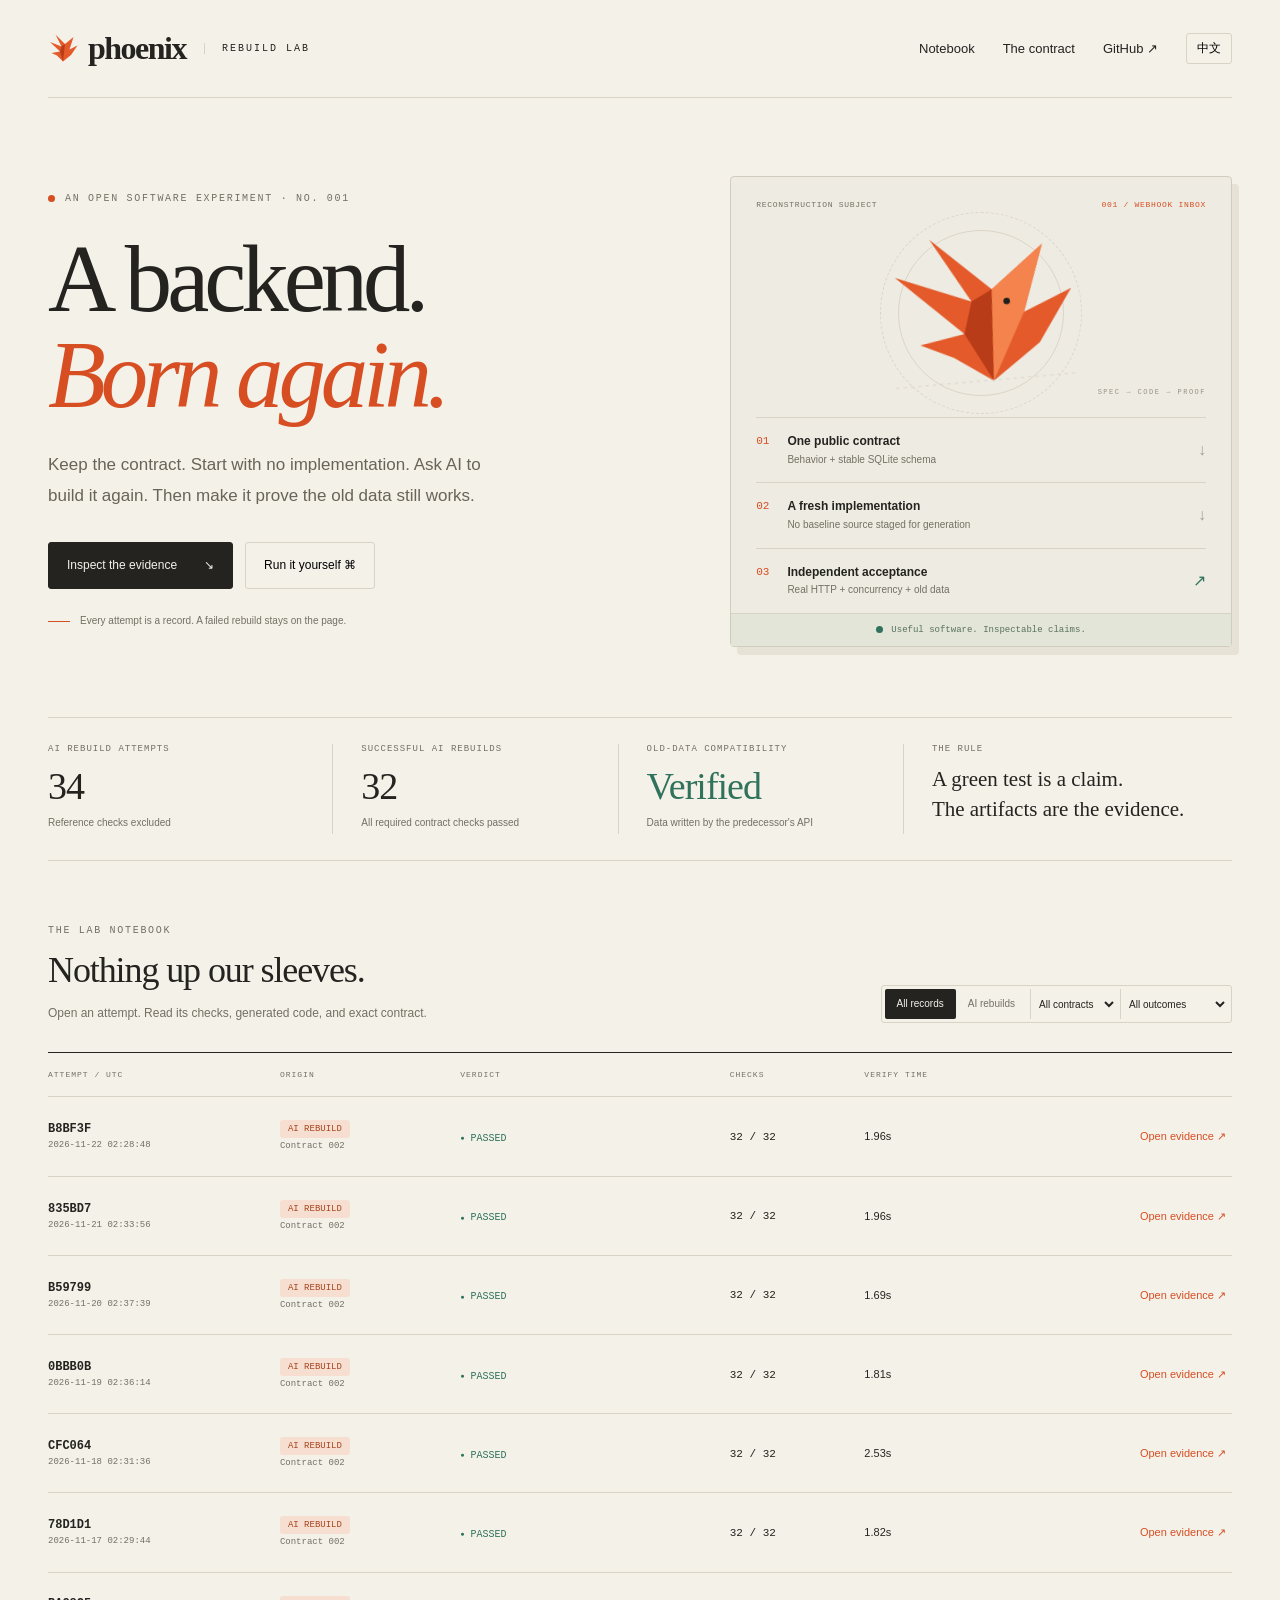
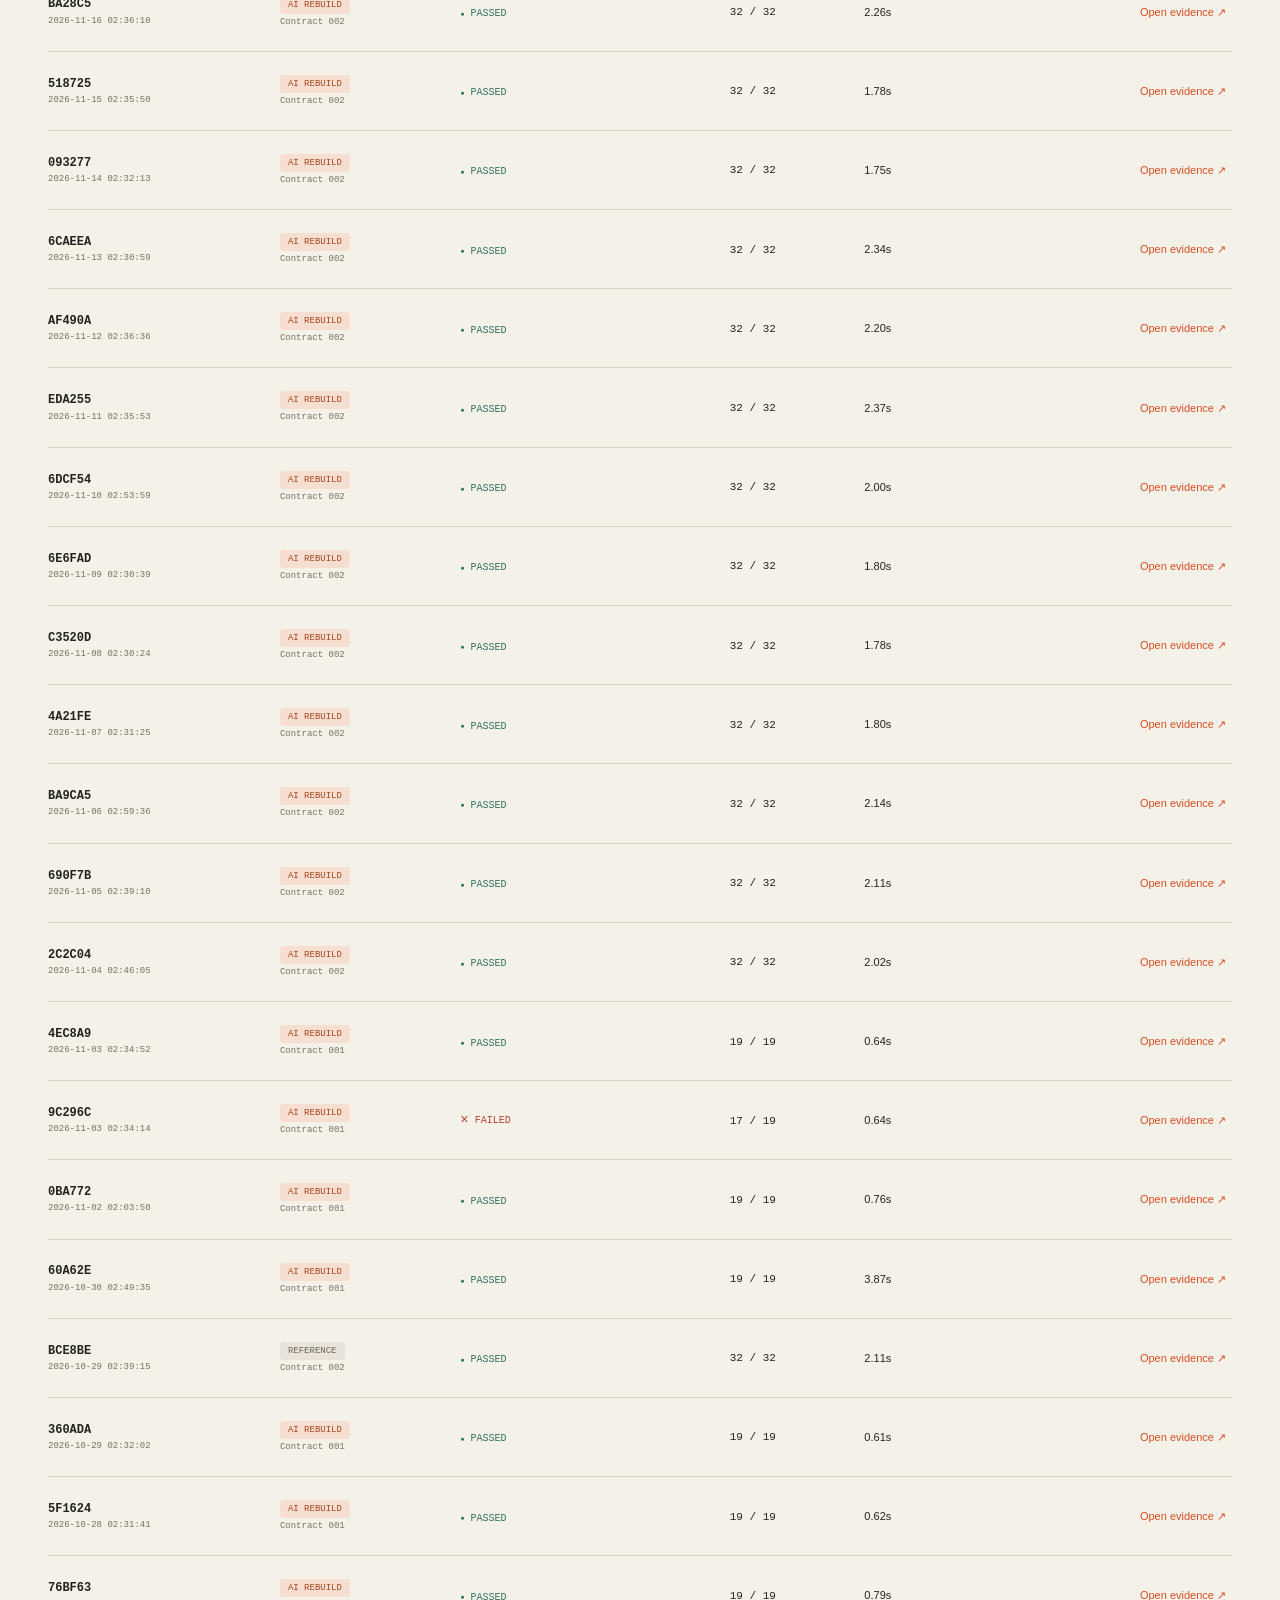
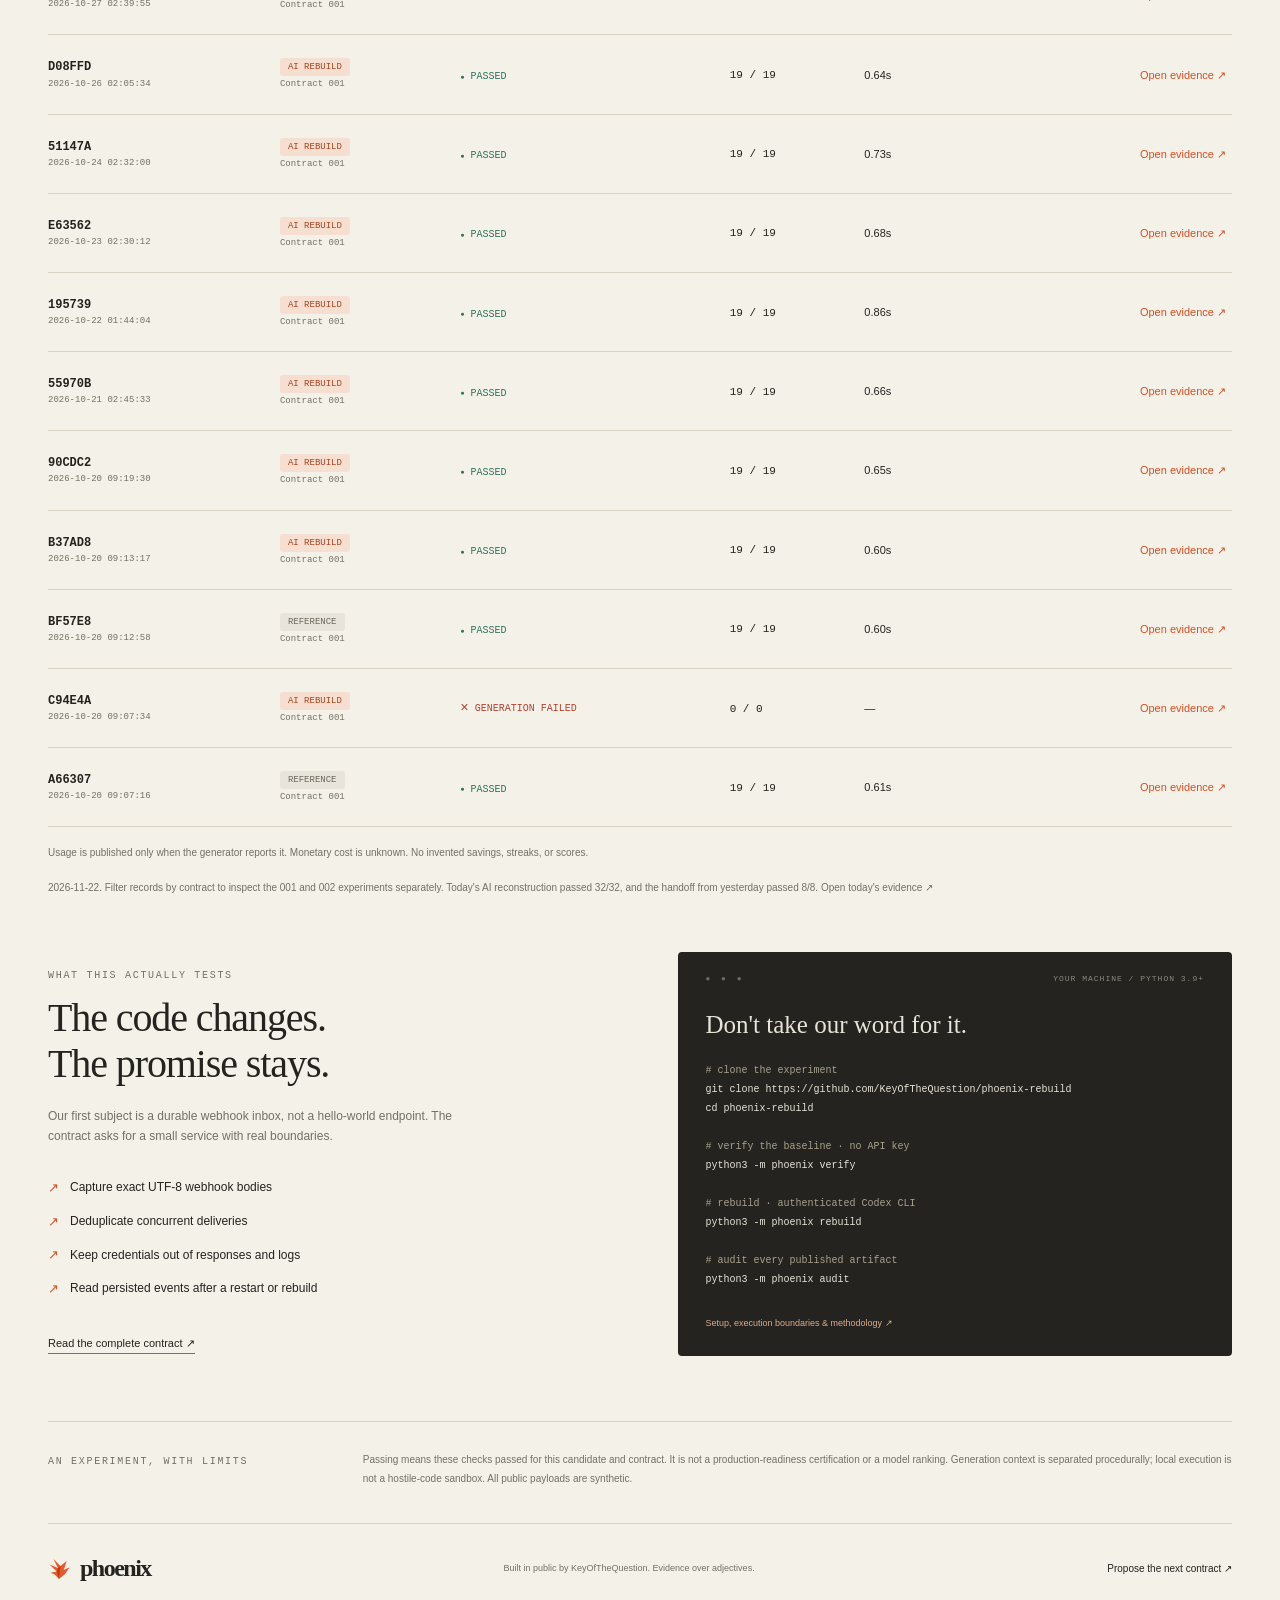
==== commit 110747a9: "feat: filter notebook records by contract" ====
--- a/docs/index.html
+++ b/docs/index.html
@@ -10,8 +10,8 @@
   <meta property="og:image" content="https://keyofthequestion.github.io/phoenix-rebuild/og.svg">
   <title>Phoenix — A backend, born again.</title>
   <link rel="icon" type="image/svg+xml" href="mark.svg">
-  <link rel="stylesheet" href="style.css">
-  <script src="app.js?v=20261121" defer></script>
+  <link rel="stylesheet" href="style.css?v=20261122">
+  <script src="app.js?v=20261122" defer></script>
 </head>
 <body>
   <a class="skip" href="#notebook">Skip to experiment records</a>
@@ -50,6 +50,12 @@
           <span class="sr-only" id="record-filters-label" data-i18n="recordFilters">Filter experiment records</span>
           <button class="active" data-filter="all" aria-pressed="true" data-i18n="all">All records</button>
           <button data-filter="ai-rebuild" aria-pressed="false" data-i18n="aiOnly">AI rebuilds</button>
+          <label class="sr-only" for="contract-filter" data-i18n="contractFilter">Filter by contract</label>
+          <select id="contract-filter">
+            <option value="all" data-i18n="allContracts">All contracts</option>
+            <option value="001" data-i18n="contract001">Contract 001</option>
+            <option value="002" data-i18n="contract002">Contract 002</option>
+          </select>
           <label class="sr-only" for="outcome-filter" data-i18n="outcomeFilter">Filter by outcome</label>
           <select id="outcome-filter">
             <option value="all" data-i18n="allOutcomes">All outcomes</option>
@@ -63,7 +69,7 @@
       <div id="load-error" role="status" hidden></div>
       <div class="table-wrap"><table><caption class="sr-only">Phoenix experiment records</caption><thead><tr><th data-i18n="colAttempt">ATTEMPT / UTC</th><th data-i18n="colOrigin">ORIGIN</th><th data-i18n="colVerdict">VERDICT</th><th data-i18n="colChecks">CHECKS</th><th data-i18n="colDuration">VERIFY TIME</th><th><span class="sr-only">Evidence</span></th></tr></thead><tbody id="runs"><tr><td colspan="6" class="empty" data-i18n="loading">Loading the public record…</td></tr></tbody></table></div>
       <p class="ledger-note" data-i18n="ledgerNote">Usage is published only when the generator reports it. Monetary cost is unknown. No invented savings, streaks, or scores.</p>
-      <p class="ledger-note" data-i18n="maintenanceNote">2026-11-21. Source and outcome filters now have shareable URLs. Today's AI reconstruction passed 32/32, and the handoff from yesterday passed 8/8. <a href="?run=20261121T023358Z-835bd7">Open today's evidence ↗</a></p>
+      <p class="ledger-note" data-i18n="maintenanceNote">2026-11-22. Filter records by contract to inspect the 001 and 002 experiments separately. Today's AI reconstruction passed 32/32, and the handoff from yesterday passed 8/8. <a href="?run=20261122T022850Z-b8bf3f">Open today's evidence ↗</a></p>
     </section>
     <section class="shell lower-grid">
       <article class="method"><div class="eyebrow" data-i18n="whatProves">WHAT THIS ACTUALLY TESTS</div><h2 data-i18n="methodTitle">The code changes.<br>The promise stays.</h2><p data-i18n="methodIntro">Our first subject is a durable webhook inbox, not a hello-world endpoint. The contract asks for a small service with real boundaries.</p><ul><li data-i18n="feature1">Capture exact UTF-8 webhook bodies</li><li data-i18n="feature2">Deduplicate concurrent deliveries</li><li data-i18n="feature3">Keep credentials out of responses and logs</li><li data-i18n="feature4">Read persisted events after a restart or rebuild</li></ul><a class="text-link" href="contract.html" data-i18n="readContract">Read the complete contract ↗</a></article>
--- a/docs/style.css
+++ b/docs/style.css
@@ -1,4 +1,11 @@
 :root{--paper:#f4f1e9;--ink:#24231f;--muted:#737065;--line:#d9d3c6;--accent:#d74e23;--green:#30725b;--mono:'SFMono-Regular',Consolas,'Liberation Mono',monospace;--sans:'Avenir Next',Avenir,'Helvetica Neue',sans-serif;--serif:'Iowan Old Style','Palatino Linotype',Georgia,serif}*{box-sizing:border-box}html{scroll-behavior:smooth;scroll-padding-top:30px}body{margin:0;background:var(--paper);color:var(--ink);font-family:var(--sans);font-size:15px;line-height:1.65}a{color:inherit;text-decoration:none}button{font:inherit;cursor:pointer}button:disabled{cursor:wait}button:focus-visible,a:focus-visible{outline:3px solid var(--accent);outline-offset:5px}.shell{width:min(1200px,calc(100% - 96px));margin-inline:auto}.topbar{height:98px;border-bottom:1px solid var(--line);display:flex;align-items:center;justify-content:space-between;gap:24px}.brand{display:flex;align-items:center;gap:10px}.brand strong{font-family:var(--serif);font-size:32px;letter-spacing:-1.5px}.brand>span{font:10px var(--mono);letter-spacing:2px;border-left:1px solid var(--line);padding-left:17px;margin-left:8px}.topbar nav{display:flex;gap:28px;align-items:center;font-size:13px}.topbar nav a:hover,.text-link:hover,.footer>a:last-child:hover{color:var(--accent)}.language{background:transparent;border:1px solid var(--line);border-radius:3px;padding:5px 10px;font-size:12px}.hero{display:grid;grid-template-columns:1.2fr 1fr;gap:80px;padding-block:78px 70px;align-items:center}.eyebrow{font:10px var(--mono);letter-spacing:1.7px;display:flex;align-items:center;gap:10px;color:var(--muted)}.orange-dot,.green-dot{width:7px;height:7px;flex:none;border-radius:50%;display:inline-block;background:var(--accent)}.green-dot{background:var(--green)}h1{font-family:var(--serif);font-weight:400;letter-spacing:-5px;font-size:clamp(64px,7.4vw,108px);line-height:1.01;margin:28px 0 27px}h1 em{color:var(--accent);font-weight:400}.intro{max-width:440px;font-size:17px;line-height:1.8;color:#686458;margin:0 0 30px}.hero-actions{display:flex;flex-wrap:wrap;gap:12px}.button{display:inline-flex;justify-content:space-between;align-items:center;gap:27px;border:1px solid var(--line);padding:13px 18px;border-radius:3px;font-size:12px}.primary{background:var(--ink);color:var(--paper);border-color:var(--ink)}.primary:hover{background:var(--accent);border-color:var(--accent)}.secondary{background:transparent}.secondary:hover{border-color:var(--ink)}.hero-footnote{display:flex;gap:10px;align-items:center;color:var(--muted);font-size:10px;margin-top:24px}.tiny-rule{width:22px;height:1px;background:var(--accent);flex:none}.experiment-card{border:1px solid #d2ccbe;background:#eeebe2;border-radius:4px;box-shadow:7px 8px 0 #e7e2d6;padding:23px 25px 0}.card-caption{display:flex;gap:10px;justify-content:space-between;font:8px var(--mono);letter-spacing:.7px;color:var(--muted)}.capsule{color:var(--accent)}.phoenix-art{position:relative;height:208px;overflow:hidden;display:flex;justify-content:center;align-items:center}.phoenix-art svg{width:245px;height:196px;z-index:1;transform:rotate(-5deg);animation:rise 1.5s ease-out both}.coordinate{position:absolute;right:0;bottom:21px;font:7px var(--mono);letter-spacing:1.5px;color:#999284}.orbit{position:absolute;width:166px;height:166px;border:1px solid #dcd5c7;border-radius:50%;left:50%;top:50%;transform:translate(-50%,-50%)}.orbit-two{width:202px;height:202px;border-style:dashed}.flow-step{display:flex;gap:18px;align-items:center;border-top:1px solid var(--line);padding:14px 0}.step-number{font:11px var(--mono);color:var(--accent);align-self:flex-start;padding-top:3px}.flow-step b{display:block;font-size:12px;font-weight:600}.flow-step small{display:block;color:var(--muted);font-size:10px}.flow-symbol{margin-left:auto;font-size:16px;color:#a5a08f}.checkmark{color:var(--green)}.card-bottom{display:flex;align-items:center;justify-content:center;gap:8px;padding:11px;margin-inline:-25px;background:#e4e5d9;font:9px var(--mono);color:#58715f;border-top:1px solid var(--line)}.metric-strip{border-top:1px solid var(--line);border-bottom:1px solid var(--line);display:grid;grid-template-columns:repeat(3,1fr) 1.15fr;padding-block:26px}.metric-strip>div{border-right:1px solid var(--line);padding:0 28px}.metric-strip>div:first-child{padding-left:0}.metric-strip>div:last-child{border:0;padding-right:0}.metric-label{display:block;font:9px var(--mono);letter-spacing:1px;color:var(--muted);margin-bottom:10px}.metric-strip b{font:38px/1.2 var(--serif);display:block;letter-spacing:-1px}.metric-strip small{font-size:10px;color:var(--muted)}.metric-principle p{font:21px/1.45 var(--serif);margin:0}.notebook{padding-block:64px 55px}.section-heading{display:flex;align-items:flex-end;justify-content:space-between;gap:24px;margin-bottom:29px}h2{font:36px/1.15 var(--serif);letter-spacing:-1.1px;margin:14px 0 12px}.section-heading p{color:var(--muted);font-size:12px;margin:0}.filters{display:flex;border:1px solid var(--line);border-radius:3px;padding:3px;flex-shrink:0}.filters button{font-size:10px;border:0;padding:7px 12px;color:var(--muted);background:none;border-radius:2px}.filters .active{background:var(--ink);color:var(--paper)}.table-wrap{overflow-x:auto;border-top:1px solid var(--ink)}table{border-collapse:collapse;width:100%;text-align:left;white-space:nowrap}th{font:8px var(--mono);letter-spacing:1px;color:var(--muted);padding:17px 12px;border-bottom:1px solid var(--line)}th:first-child,td:first-child{padding-left:0}td{padding:21px 12px;border-bottom:1px solid var(--line);font-size:11px}td:last-child{text-align:right;padding-right:0}td small{display:block;font:9px/1.8 var(--mono);color:var(--muted)}.run-name{font:12px var(--mono);font-weight:bold}.badge{display:inline-block;font:9px var(--mono);padding:4px 8px;border-radius:3px;background:#e8e4db;color:#6b665a}.badge.ai{background:#f6dfd0;color:#a74421}.verdict{font:10px var(--mono);display:inline-flex;gap:6px;align-items:center}.verdict.pass{color:var(--green)}.verdict.fail{color:#b34231}.verdict.pass:before{content:'●';font-size:7px}.verdict.fail:before{content:'×';font-size:14px}.evidence-button{background:none;border:0;color:var(--accent);font-size:11px}.evidence-button:hover{text-decoration:underline}.ledger-note{font-size:10px;color:var(--muted);line-height:1.8;margin:17px 0 0}.empty{color:var(--muted);padding-block:30px}.lower-grid{display:grid;grid-template-columns:1fr 1fr;gap:75px;padding-bottom:65px}.method{padding-top:18px}.method h2{font-size:40px}.method p{color:var(--muted);max-width:430px;font-size:12px;margin:20px 0}.method ul{list-style:none;padding:0;margin:24px 0;font-size:12px}.method li{padding:7px 0;display:flex;gap:11px;align-items:center}.method li:before{content:'↗';color:var(--accent);font:13px var(--mono)}.text-link{font-size:11px;border-bottom:1px solid var(--accent);padding-bottom:4px}.terminal-card{background:var(--ink);color:#e8e3d8;border-radius:4px;padding:22px 28px;min-width:0}.terminal-top{display:flex;align-items:center;justify-content:space-between;color:#8e8a7c;font:8px var(--mono);letter-spacing:1px}.terminal-top>span:first-child{letter-spacing:3px;color:#6e6b60}.terminal-card h3{font:25px var(--serif);font-weight:400;margin:28px 0 22px}.terminal-card pre{font:10px/1.9 var(--mono);overflow-x:auto;margin-bottom:20px}.comment{color:#a9a18e}.terminal-link{color:#dbac8c;font-size:9px}.terminal-link:hover{text-decoration:underline}.limits{border-top:1px solid var(--line);padding-block:28px 35px;display:grid;grid-template-columns:1fr 3fr;gap:25px}.limits .eyebrow{align-self:flex-start;margin-top:4px;line-height:1.6}.limits p{margin:0;color:var(--muted);font-size:10px;line-height:1.9}.footer{border-top:1px solid var(--line);padding-block:25px;display:flex;align-items:center;justify-content:space-between;gap:20px}.footer .brand strong{font-size:24px}.footer>span{font-size:9px;color:var(--muted)}.footer>a:last-child{font-size:10px}dialog{border:1px solid var(--line);border-radius:6px;background:var(--paper);color:var(--ink);padding:28px;width:min(760px,calc(100% - 32px));max-height:85vh;box-shadow:0 25px 90px #0004}dialog::backdrop{background:#24231f88;backdrop-filter:blur(3px)}.dialog-top{display:flex;justify-content:space-between;gap:15px;align-items:center}.dialog-top button{font-size:28px;background:none;border:0;line-height:1}dialog h2{font-size:30px}dialog>p{font-size:12px;color:var(--muted)}.artifact-links{display:flex;flex-wrap:wrap;gap:8px;margin:20px 0}.artifact-links a{font:10px var(--mono);border:1px solid var(--line);padding:6px 10px}.artifact-links a:hover{border-color:var(--accent);color:var(--accent)}.check-row{border-top:1px solid var(--line);padding:11px 0;display:flex;gap:15px;align-items:baseline;font-size:11px}.check-id{font:9px var(--mono);color:var(--muted);width:30px;flex:none}.check-row .result{margin-left:auto;color:var(--green);font:9px var(--mono)}.check-row.failed .result{color:#b34231}.check-error{font:10px var(--mono);color:#b34231;overflow-wrap:anywhere}.sr-only{position:absolute;width:1px;height:1px;overflow:hidden;clip:rect(0,0,0,0)}.skip{position:absolute;top:-70px;left:20px;padding:10px;background:var(--ink);color:white;z-index:10}.skip:focus{top:10px}.notice{border-left:2px solid var(--accent);padding:12px 18px;background:#eae5d9;font-size:12px}.contract-main{max-width:850px;padding-block:60px}.contract-main pre{white-space:pre-wrap;overflow-wrap:anywhere;font:12px/1.9 var(--mono);padding:28px;border:1px solid var(--line);background:#eeebe2}.contract-main h1{font-size:65px}.contract-main>p{color:var(--muted);max-width:650px}@keyframes rise{from{opacity:0;transform:translateY(12px) rotate(-10deg)}to{opacity:1;transform:translateY(0) rotate(-5deg)}}@media(prefers-reduced-motion:reduce){html{scroll-behavior:auto}*,*:before,*:after{animation:none!important;transition:none!important}}@media(min-width:1600px){.hero{gap:120px}}@media(max-width:1000px){.shell{width:calc(100% - 56px)}.hero{gap:40px;padding-top:55px}.brand>span{display:none}.topbar nav{gap:20px}h1{letter-spacing:-3px}.metric-strip>div{padding-inline:17px}.metric-label{font-size:8px}.metric-principle p{font-size:18px}.lower-grid{gap:35px}.card-caption{font-size:7px}.card-caption .capsule{letter-spacing:0}}@media(max-width:700px){.shell{width:calc(100% - 36px)}.topbar{height:76px}.brand strong{font-size:28px}.topbar nav{gap:15px}.topbar nav>a:first-child,.topbar nav>a:nth-child(2){display:none}.hero{grid-template-columns:1fr;gap:42px;padding-block:44px 45px}.eyebrow{font-size:8px;letter-spacing:1px}h1{font-size:76px;margin-top:23px;letter-spacing:-4px}.intro{font-size:15px;max-width:100%;line-height:1.75}.hero-actions{gap:10px}.button{padding:12px 14px;gap:15px;font-size:11px}.hero-footnote{font-size:9px}.experiment-card{max-width:440px;width:100%;margin-inline:auto}.card-caption{font-size:8px}.phoenix-art{height:175px}.phoenix-art svg{height:175px}.metric-strip{grid-template-columns:1fr 1fr;gap:24px;padding-block:25px}.metric-strip>div{padding-inline:16px}.metric-strip>div:nth-child(2){border:0}.metric-strip>div:nth-child(3){padding-left:0}.metric-strip b{font-size:34px}.metric-strip small{font-size:9px}.metric-principle p{font-size:19px}.notebook{padding-block:44px 36px}.section-heading{align-items:flex-start;flex-direction:column;gap:20px}h2{font-size:32px}.section-heading p{font-size:11px}.filters button{font-size:10px}table{min-width:660px}.lower-grid{grid-template-columns:1fr;gap:30px;padding-bottom:40px}.method{padding-top:0}.method h2{font-size:36px}.terminal-card{padding:21px}.terminal-card pre{font-size:9px}.limits{grid-template-columns:1fr;gap:12px;padding-block:25px}.footer{flex-wrap:wrap;gap:15px}.footer>span{order:3;flex-basis:100%}.footer>a:last-child{margin-left:auto}dialog{padding:20px}.check-row{gap:9px;font-size:10px}.dialog-top .eyebrow{font-size:7px;overflow-wrap:anywhere}html[lang=zh-CN] h1{font-size:68px;letter-spacing:-3px;line-height:1.2}}
+.section-heading {
+  flex-wrap: wrap;
+}
+.filters {
+  flex-wrap: wrap;
+  max-width: 100%;
+}
 .filters select {
   min-width: 0;
   margin-left: 3px;
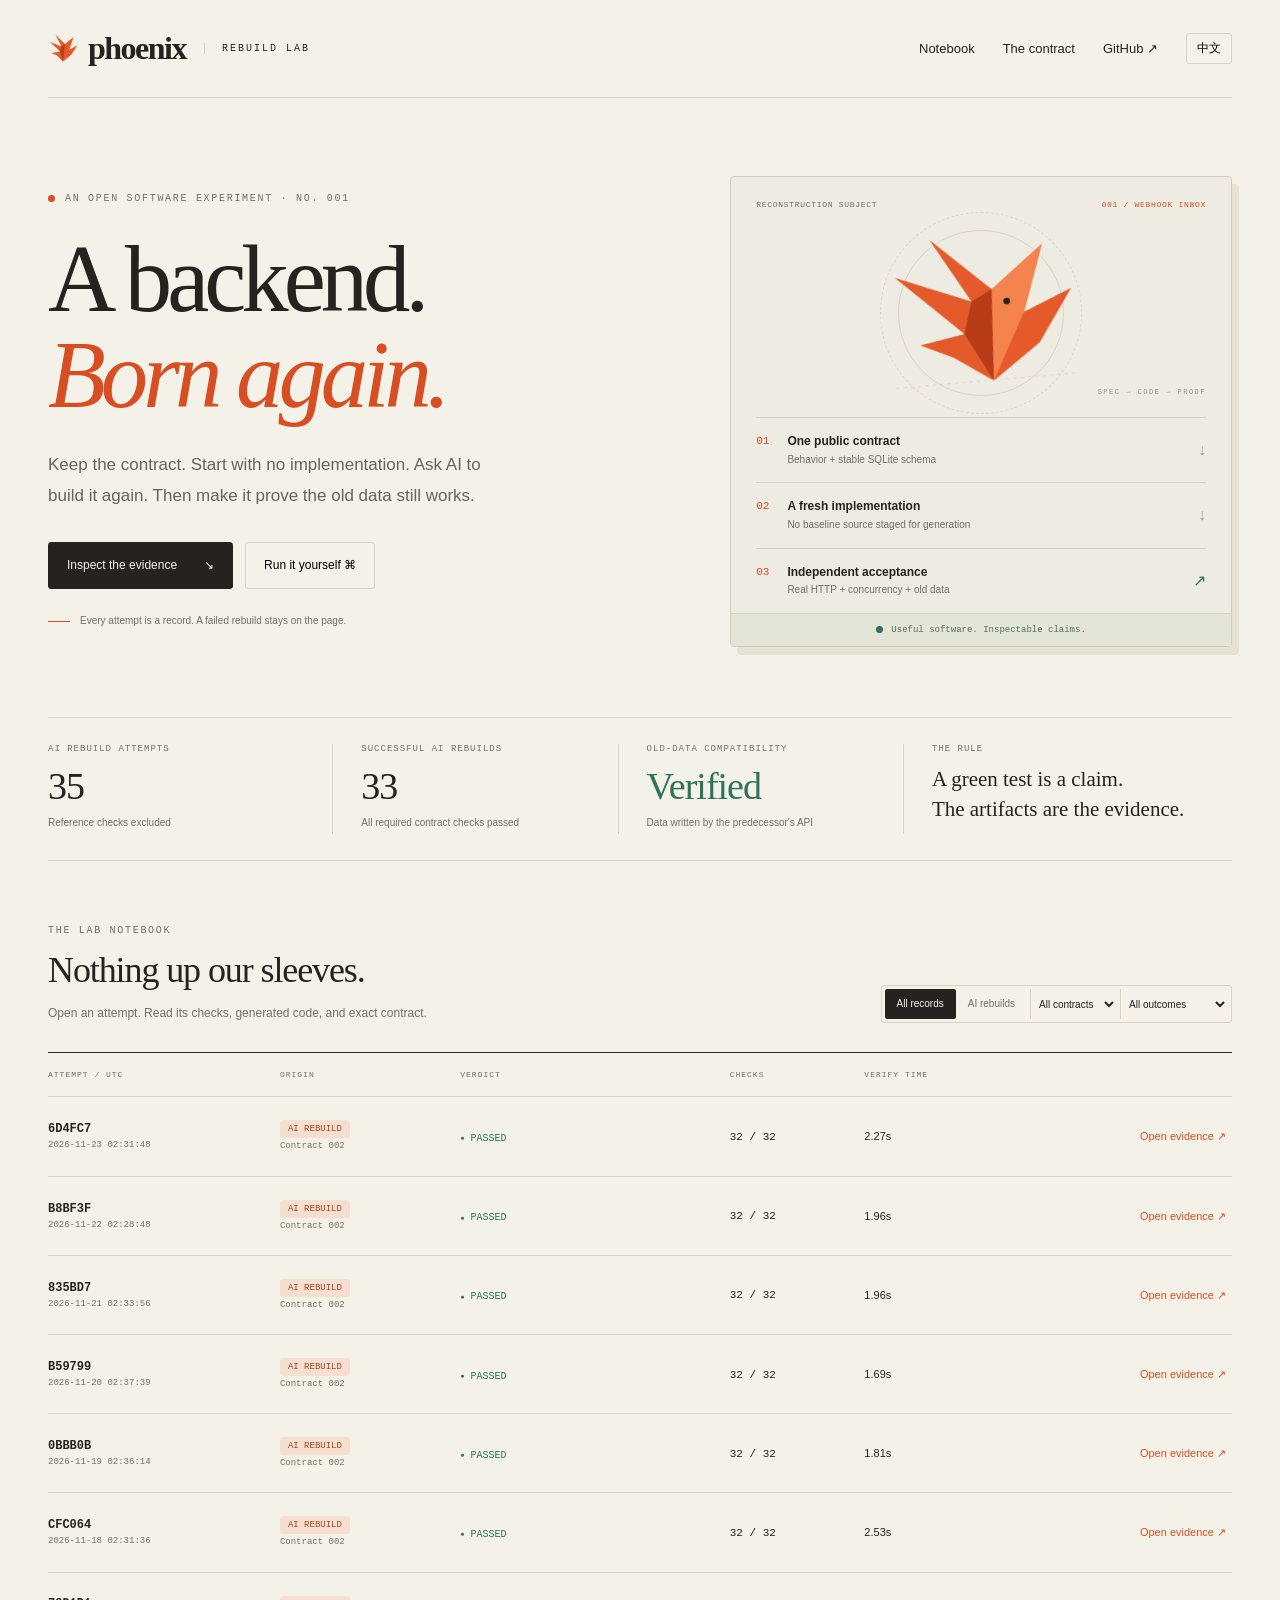
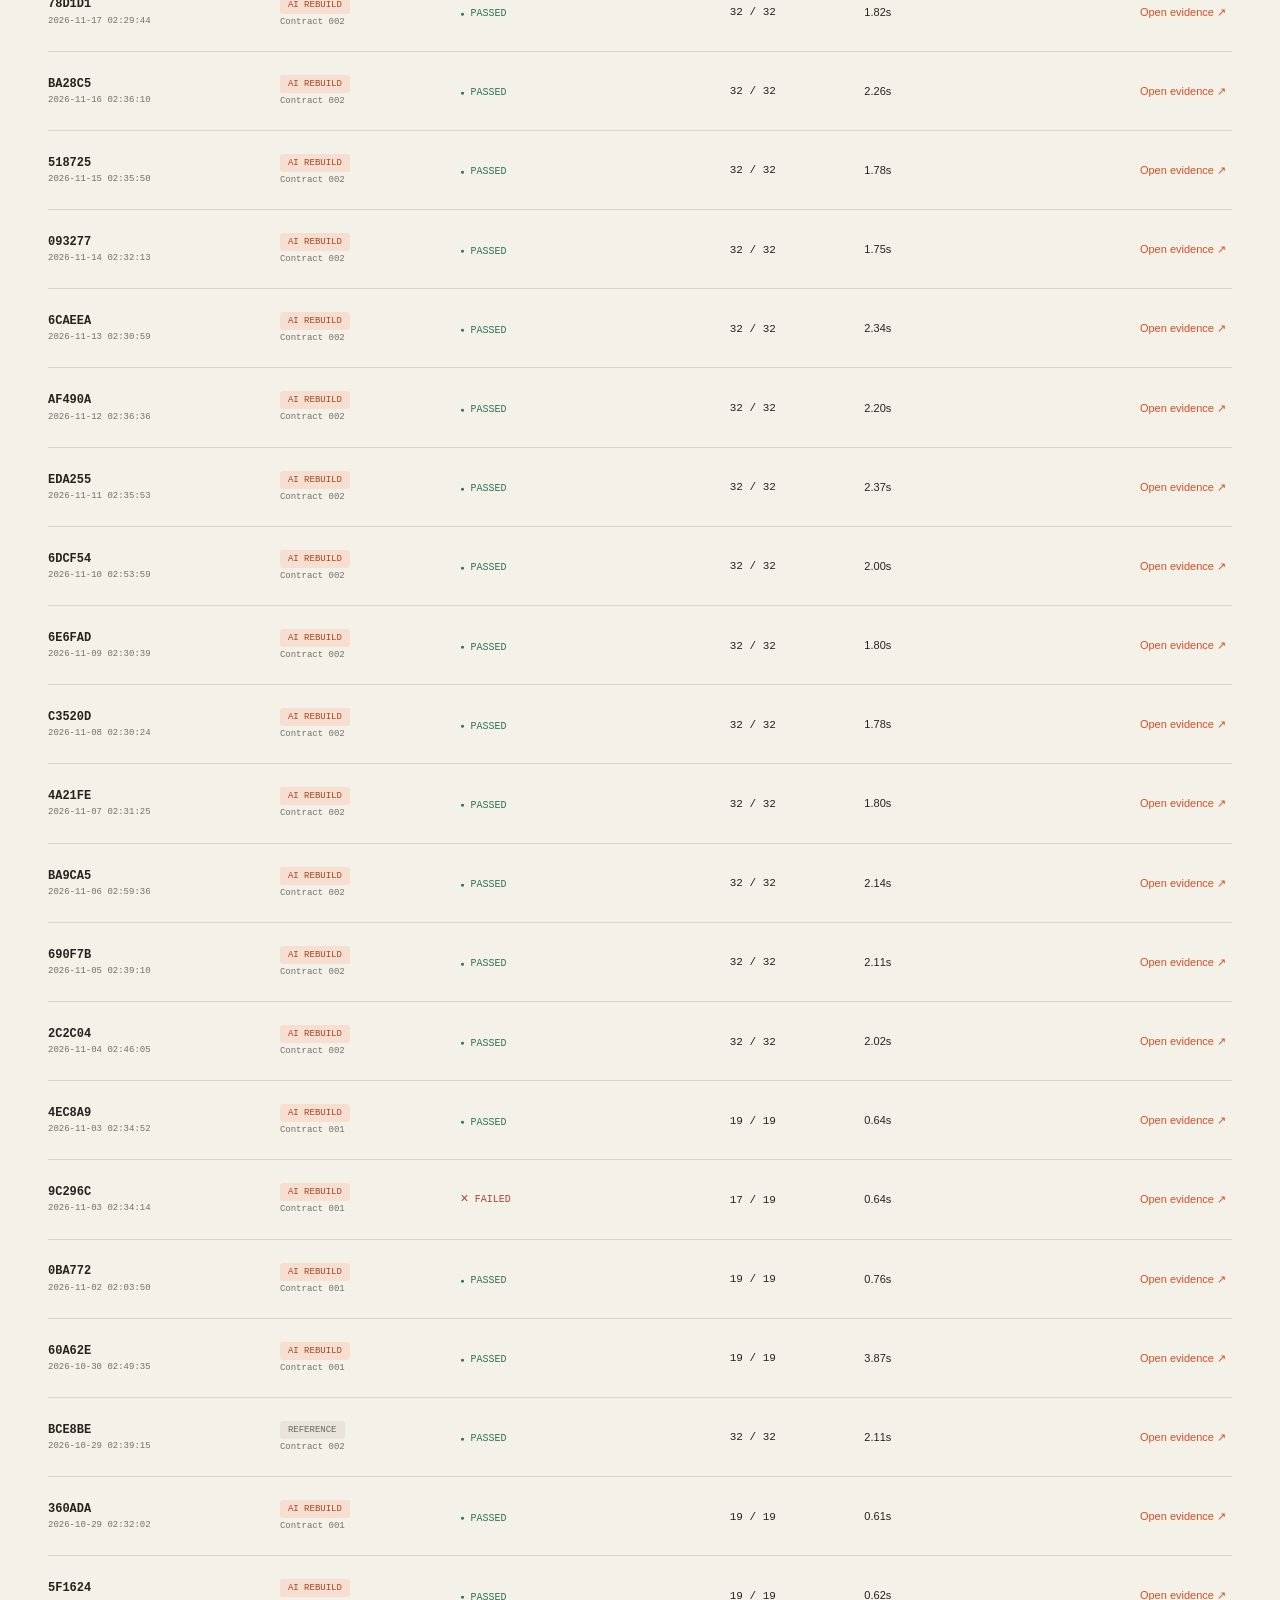
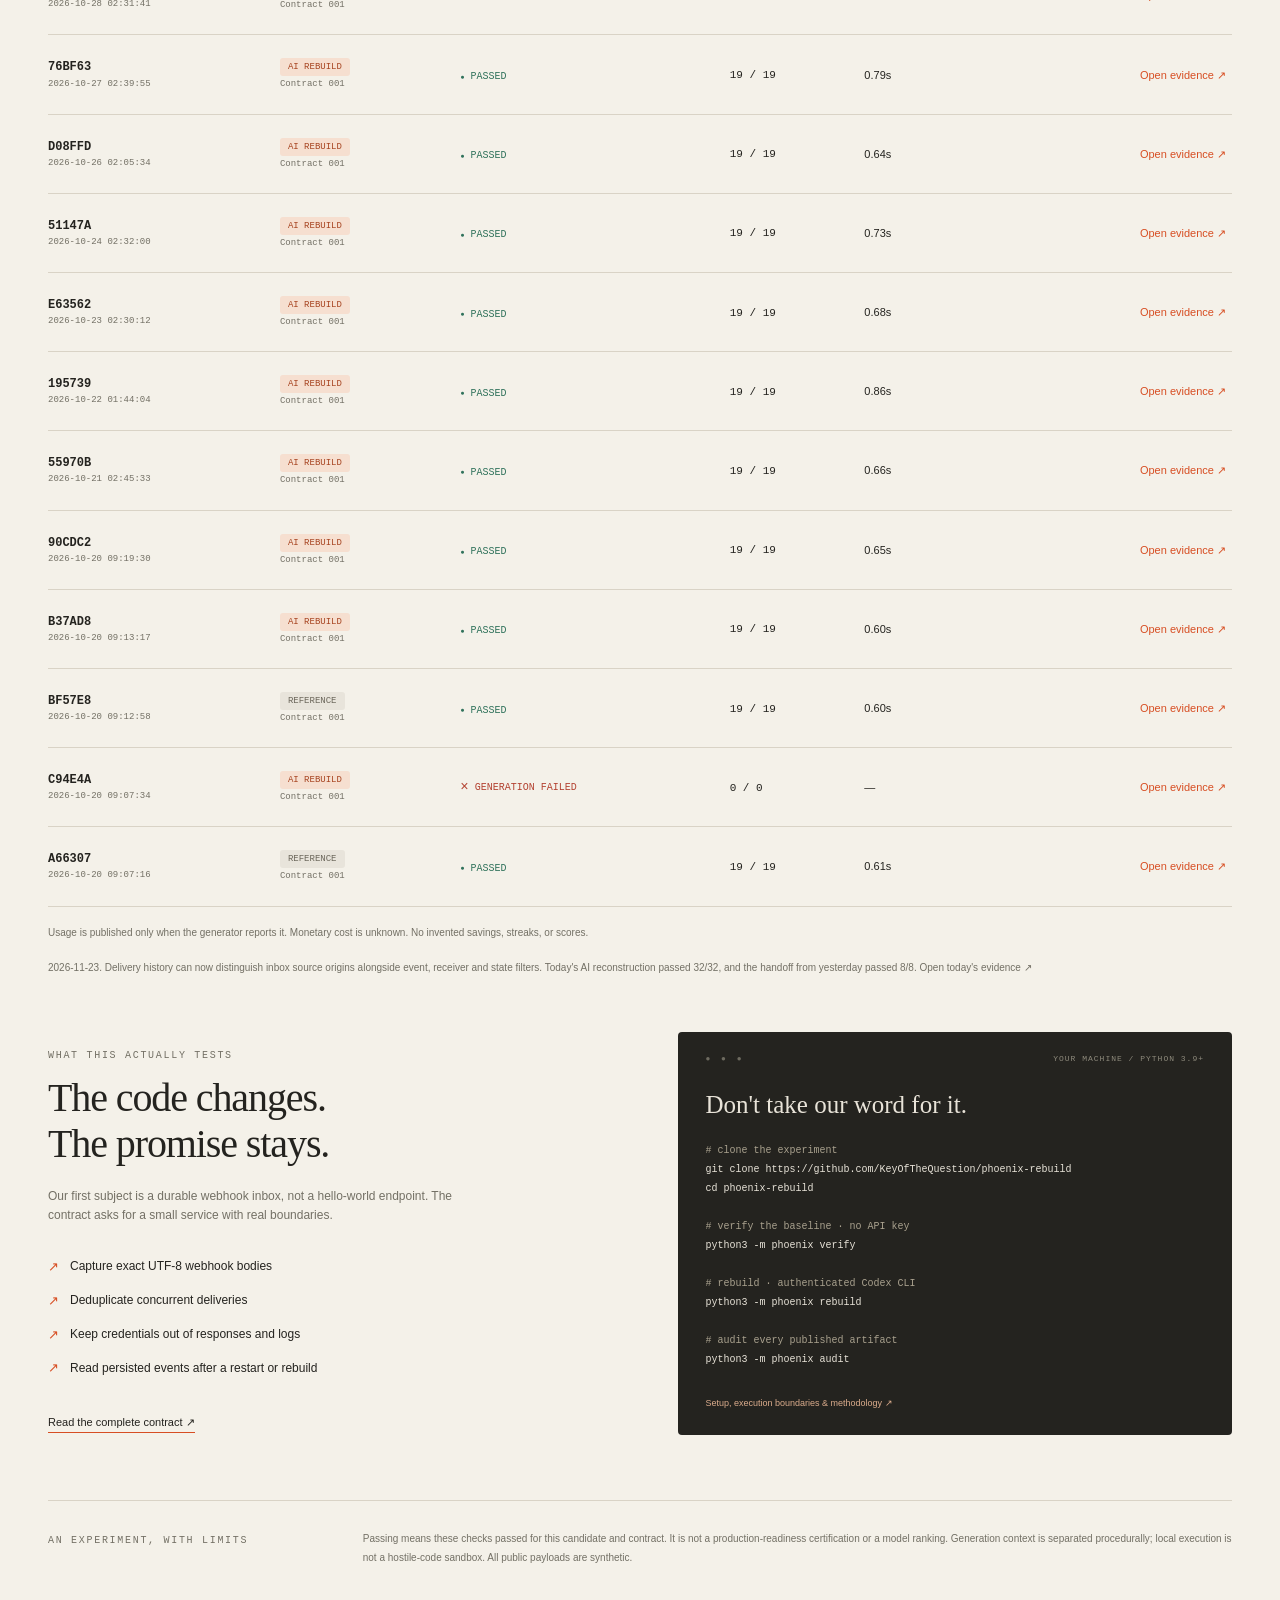
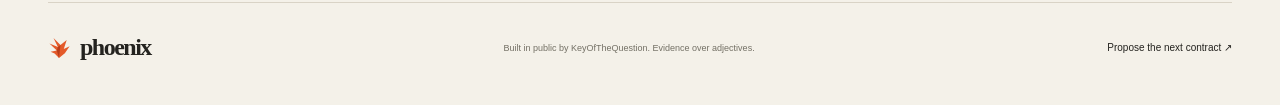
==== commit 0b5cb8be: "feat: filter delivery history by source origin" ====
--- a/docs/index.html
+++ b/docs/index.html
@@ -11,7 +11,7 @@
   <title>Phoenix — A backend, born again.</title>
   <link rel="icon" type="image/svg+xml" href="mark.svg">
   <link rel="stylesheet" href="style.css?v=20261122">
-  <script src="app.js?v=20261122" defer></script>
+  <script src="app.js?v=20261123" defer></script>
 </head>
 <body>
   <a class="skip" href="#notebook">Skip to experiment records</a>
@@ -69,7 +69,7 @@
       <div id="load-error" role="status" hidden></div>
       <div class="table-wrap"><table><caption class="sr-only">Phoenix experiment records</caption><thead><tr><th data-i18n="colAttempt">ATTEMPT / UTC</th><th data-i18n="colOrigin">ORIGIN</th><th data-i18n="colVerdict">VERDICT</th><th data-i18n="colChecks">CHECKS</th><th data-i18n="colDuration">VERIFY TIME</th><th><span class="sr-only">Evidence</span></th></tr></thead><tbody id="runs"><tr><td colspan="6" class="empty" data-i18n="loading">Loading the public record…</td></tr></tbody></table></div>
       <p class="ledger-note" data-i18n="ledgerNote">Usage is published only when the generator reports it. Monetary cost is unknown. No invented savings, streaks, or scores.</p>
-      <p class="ledger-note" data-i18n="maintenanceNote">2026-11-22. Filter records by contract to inspect the 001 and 002 experiments separately. Today's AI reconstruction passed 32/32, and the handoff from yesterday passed 8/8. <a href="?run=20261122T022850Z-b8bf3f">Open today's evidence ↗</a></p>
+      <p class="ledger-note" data-i18n="maintenanceNote">2026-11-23. Delivery history can now distinguish inbox source origins alongside event, receiver and state filters. Today's AI reconstruction passed 32/32, and the handoff from yesterday passed 8/8. <a href="?run=20261123T023150Z-6d4fc7">Open today's evidence ↗</a></p>
     </section>
     <section class="shell lower-grid">
       <article class="method"><div class="eyebrow" data-i18n="whatProves">WHAT THIS ACTUALLY TESTS</div><h2 data-i18n="methodTitle">The code changes.<br>The promise stays.</h2><p data-i18n="methodIntro">Our first subject is a durable webhook inbox, not a hello-world endpoint. The contract asks for a small service with real boundaries.</p><ul><li data-i18n="feature1">Capture exact UTF-8 webhook bodies</li><li data-i18n="feature2">Deduplicate concurrent deliveries</li><li data-i18n="feature3">Keep credentials out of responses and logs</li><li data-i18n="feature4">Read persisted events after a restart or rebuild</li></ul><a class="text-link" href="contract.html" data-i18n="readContract">Read the complete contract ↗</a></article>
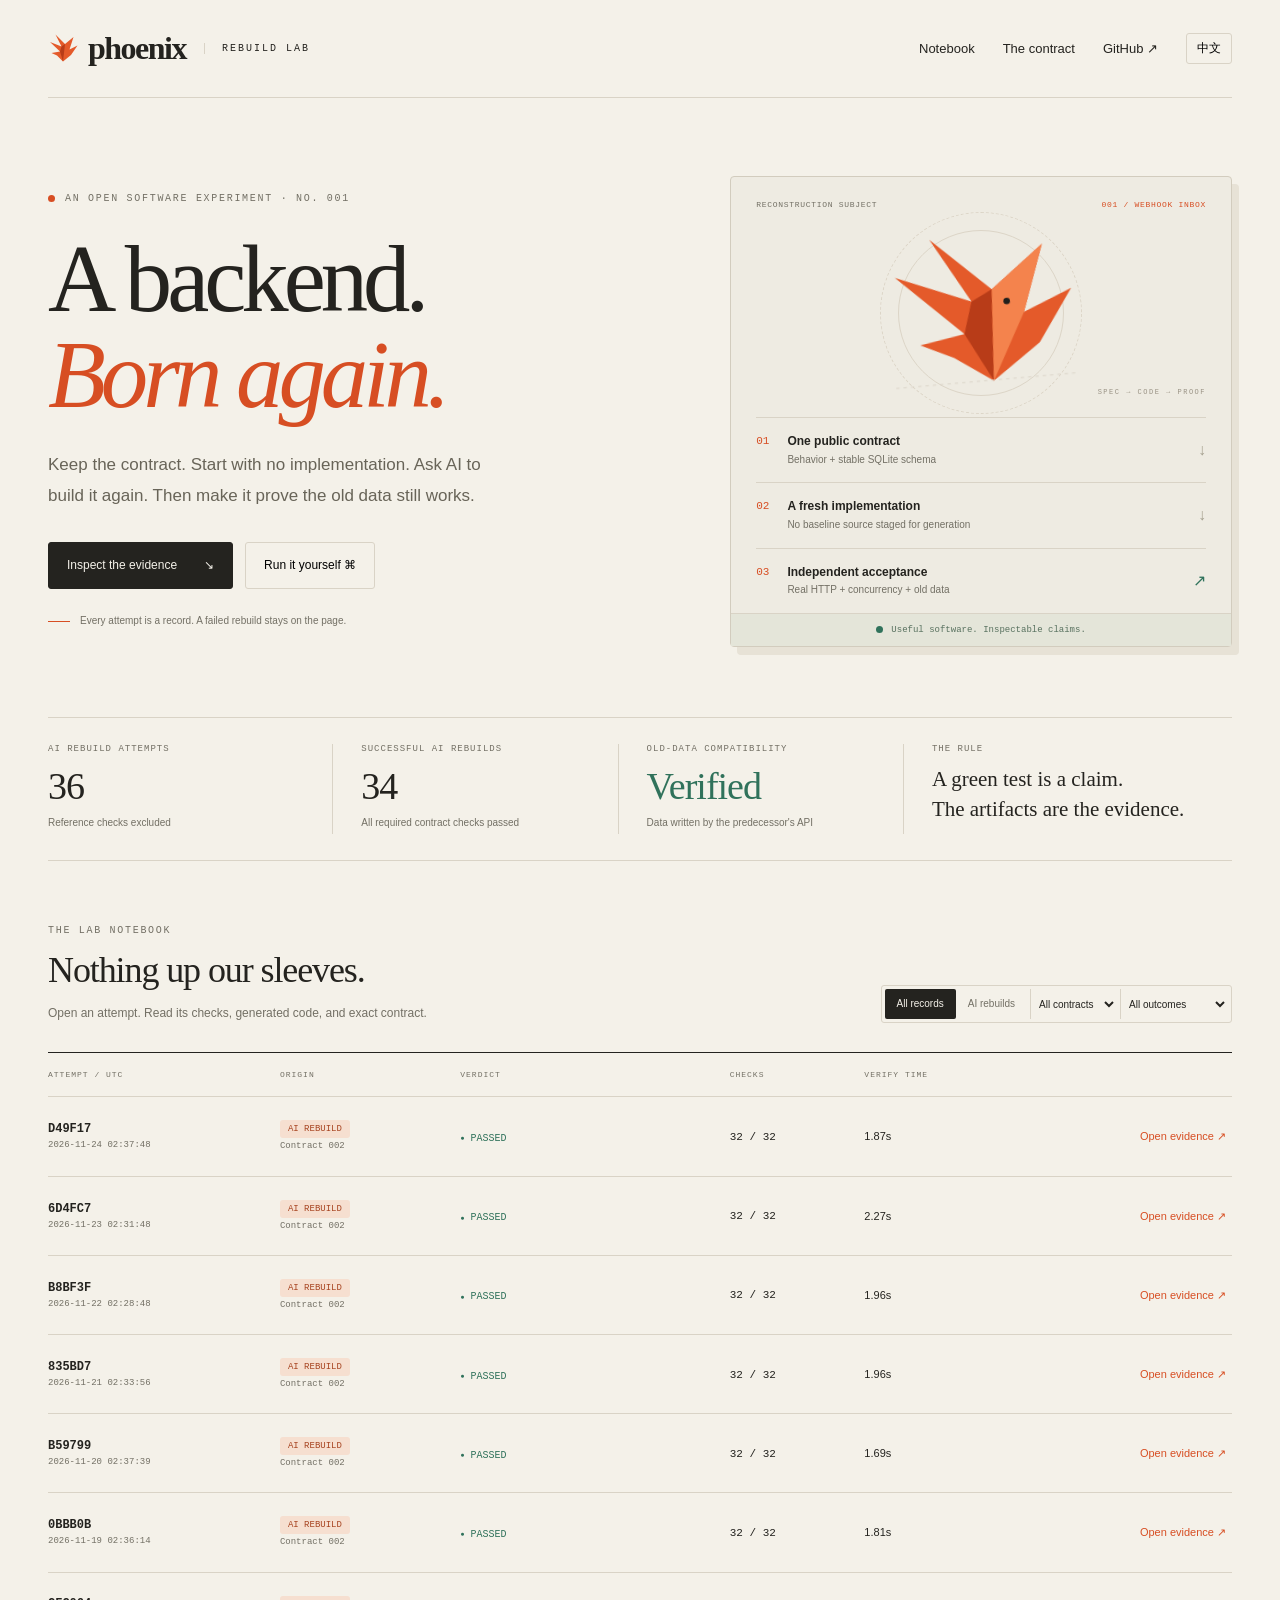
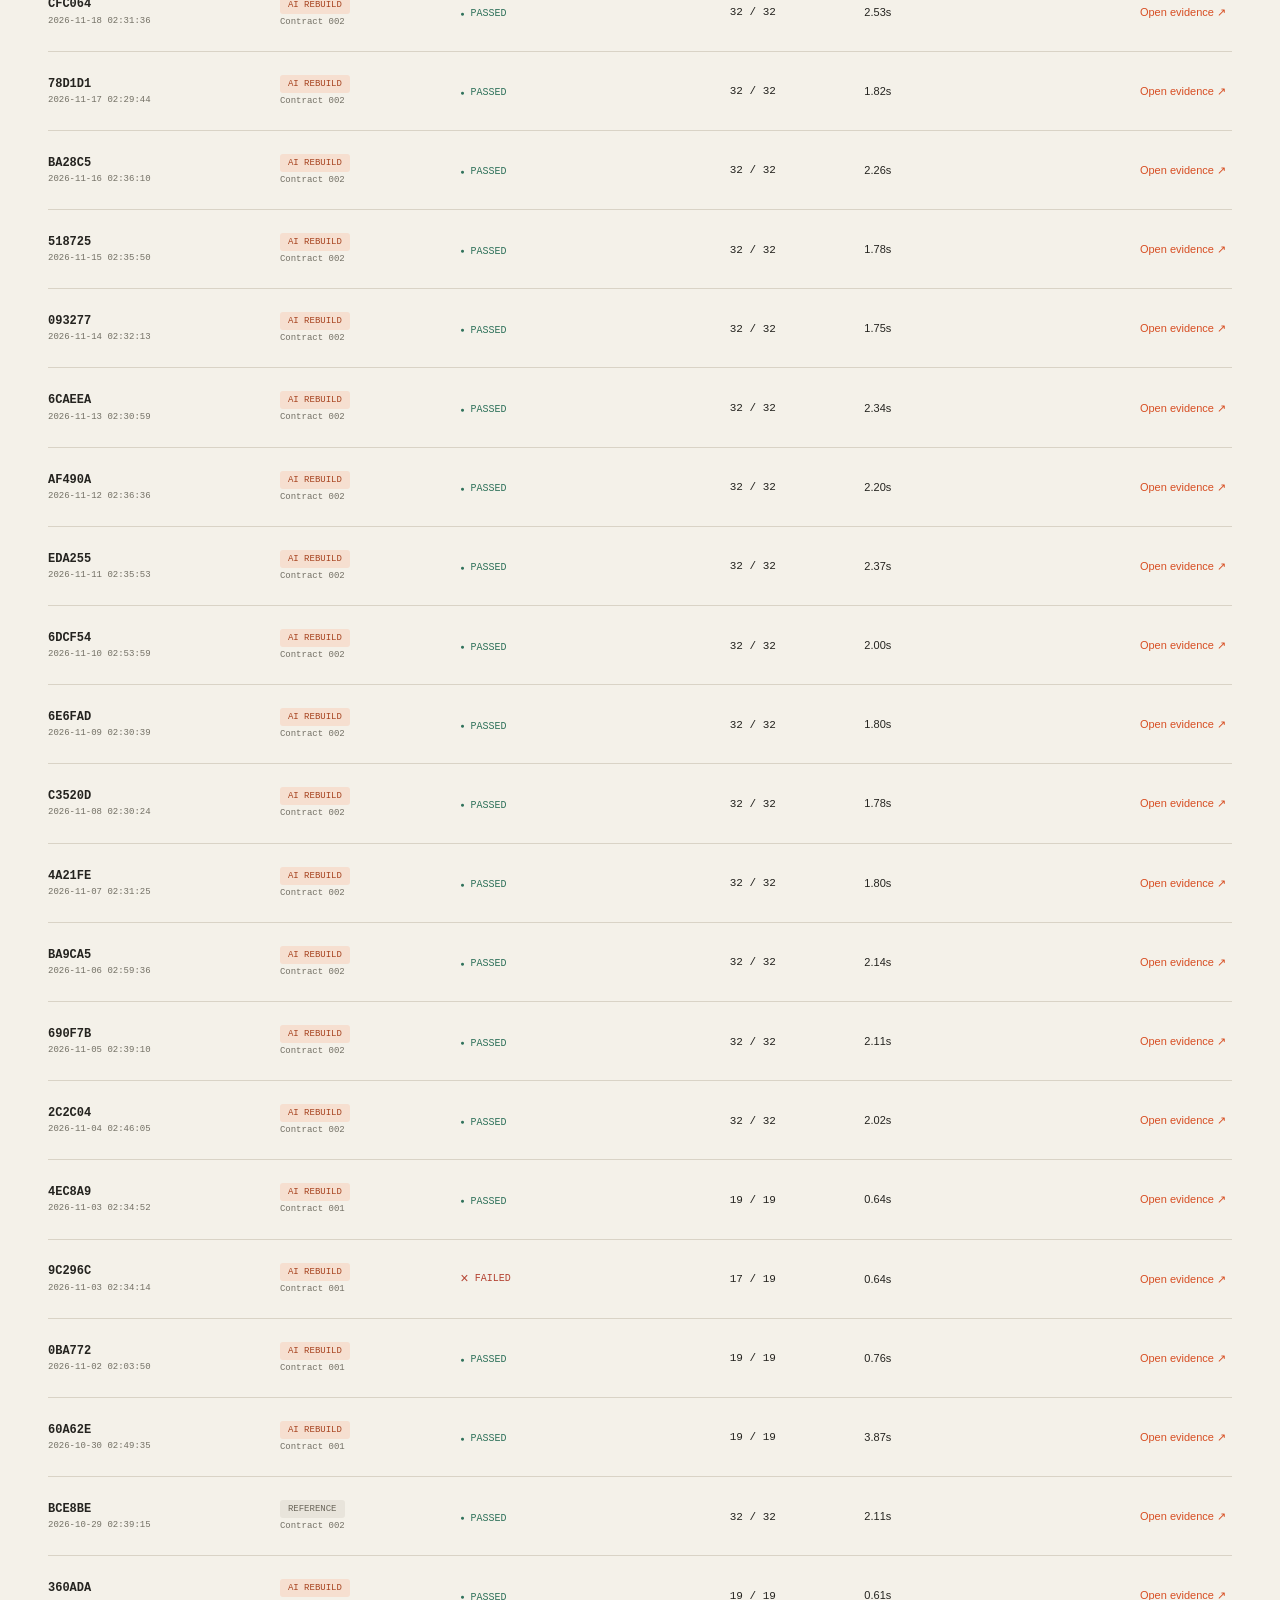
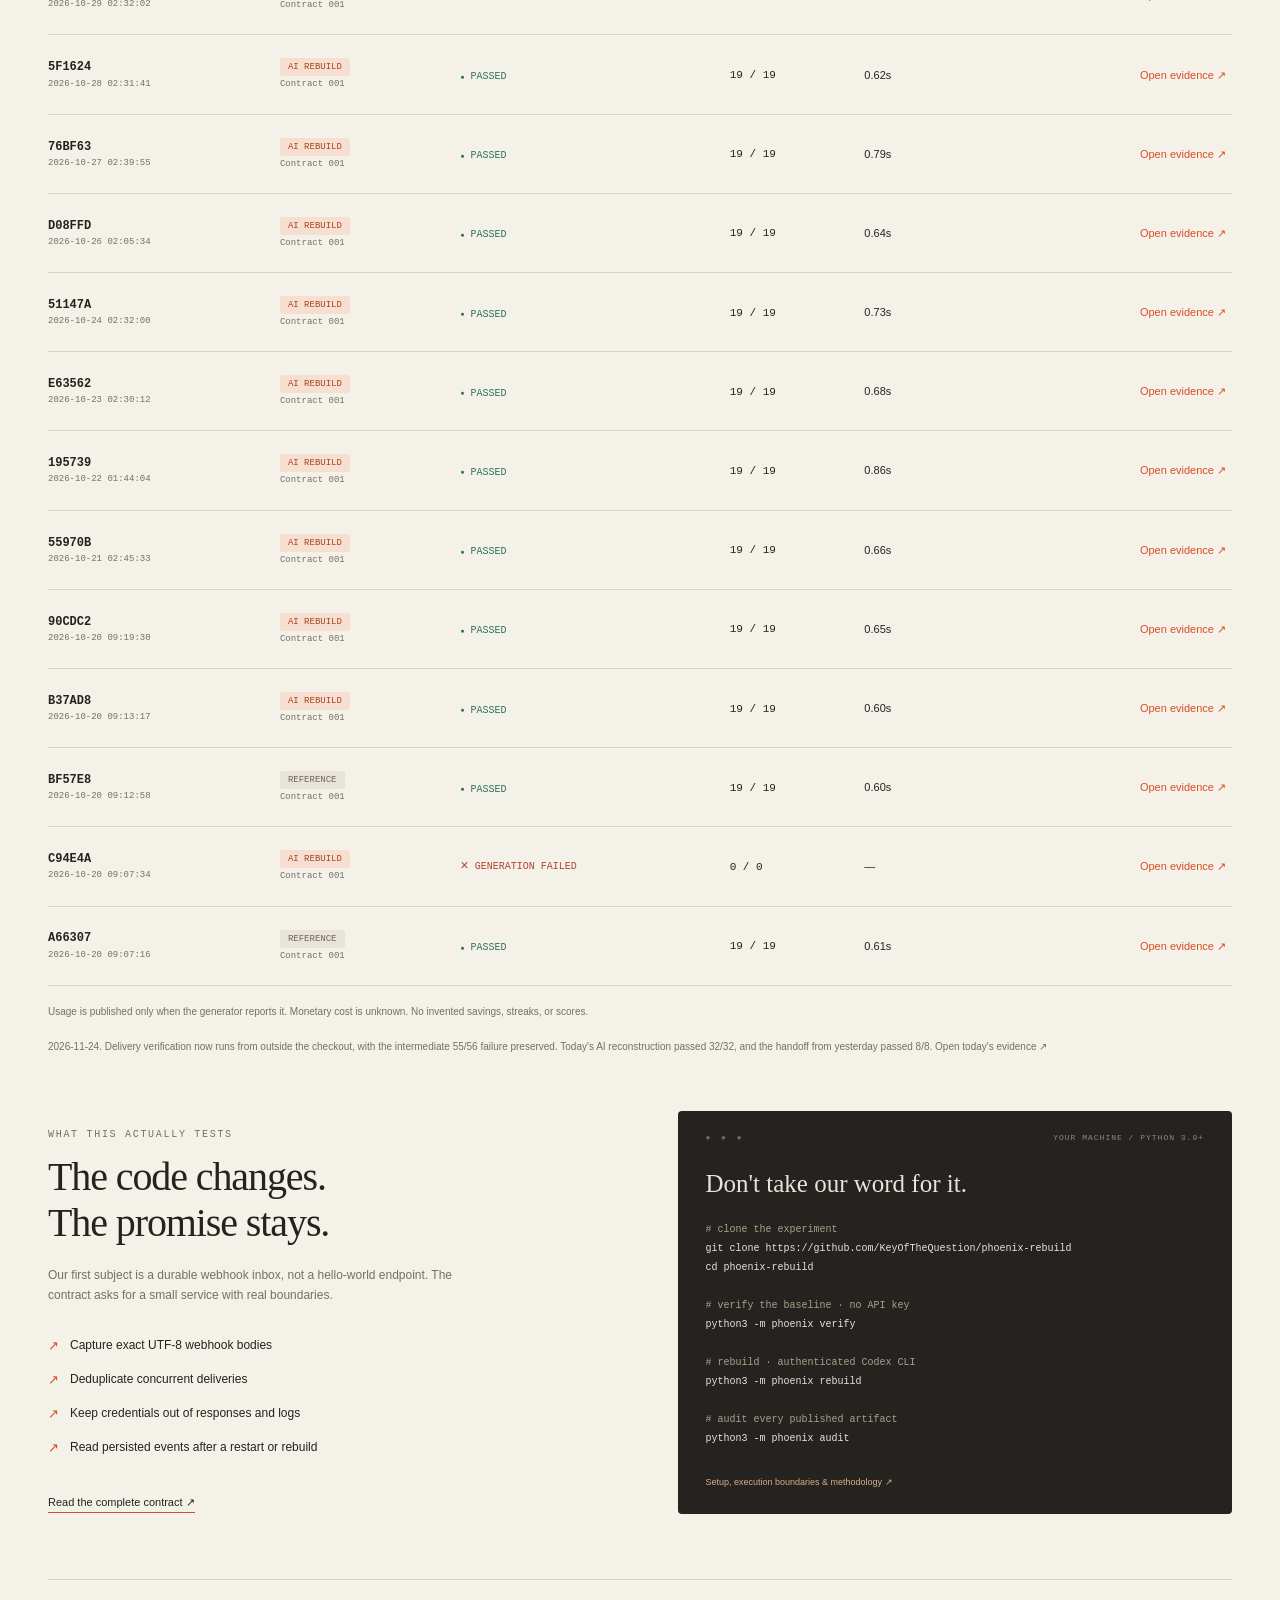
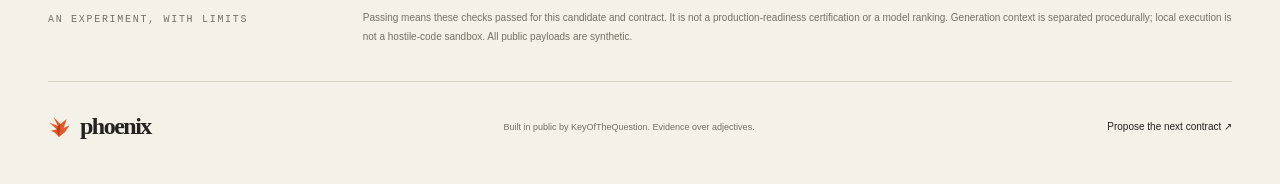
==== commit 93c79626: "fix: run delivery verification outside the checkout" ====
--- a/docs/index.html
+++ b/docs/index.html
@@ -11,7 +11,7 @@
   <title>Phoenix — A backend, born again.</title>
   <link rel="icon" type="image/svg+xml" href="mark.svg">
   <link rel="stylesheet" href="style.css?v=20261122">
-  <script src="app.js?v=20261123" defer></script>
+  <script src="app.js?v=20261124" defer></script>
 </head>
 <body>
   <a class="skip" href="#notebook">Skip to experiment records</a>
@@ -69,7 +69,7 @@
       <div id="load-error" role="status" hidden></div>
       <div class="table-wrap"><table><caption class="sr-only">Phoenix experiment records</caption><thead><tr><th data-i18n="colAttempt">ATTEMPT / UTC</th><th data-i18n="colOrigin">ORIGIN</th><th data-i18n="colVerdict">VERDICT</th><th data-i18n="colChecks">CHECKS</th><th data-i18n="colDuration">VERIFY TIME</th><th><span class="sr-only">Evidence</span></th></tr></thead><tbody id="runs"><tr><td colspan="6" class="empty" data-i18n="loading">Loading the public record…</td></tr></tbody></table></div>
       <p class="ledger-note" data-i18n="ledgerNote">Usage is published only when the generator reports it. Monetary cost is unknown. No invented savings, streaks, or scores.</p>
-      <p class="ledger-note" data-i18n="maintenanceNote">2026-11-23. Delivery history can now distinguish inbox source origins alongside event, receiver and state filters. Today's AI reconstruction passed 32/32, and the handoff from yesterday passed 8/8. <a href="?run=20261123T023150Z-6d4fc7">Open today's evidence ↗</a></p>
+      <p class="ledger-note" data-i18n="maintenanceNote">2026-11-24. Delivery verification now runs from outside the checkout, with the intermediate 55/56 failure preserved. Today's AI reconstruction passed 32/32, and the handoff from yesterday passed 8/8. <a href="?run=20261124T023750Z-d49f17">Open today's evidence ↗</a></p>
     </section>
     <section class="shell lower-grid">
       <article class="method"><div class="eyebrow" data-i18n="whatProves">WHAT THIS ACTUALLY TESTS</div><h2 data-i18n="methodTitle">The code changes.<br>The promise stays.</h2><p data-i18n="methodIntro">Our first subject is a durable webhook inbox, not a hello-world endpoint. The contract asks for a small service with real boundaries.</p><ul><li data-i18n="feature1">Capture exact UTF-8 webhook bodies</li><li data-i18n="feature2">Deduplicate concurrent deliveries</li><li data-i18n="feature3">Keep credentials out of responses and logs</li><li data-i18n="feature4">Read persisted events after a restart or rebuild</li></ul><a class="text-link" href="contract.html" data-i18n="readContract">Read the complete contract ↗</a></article>
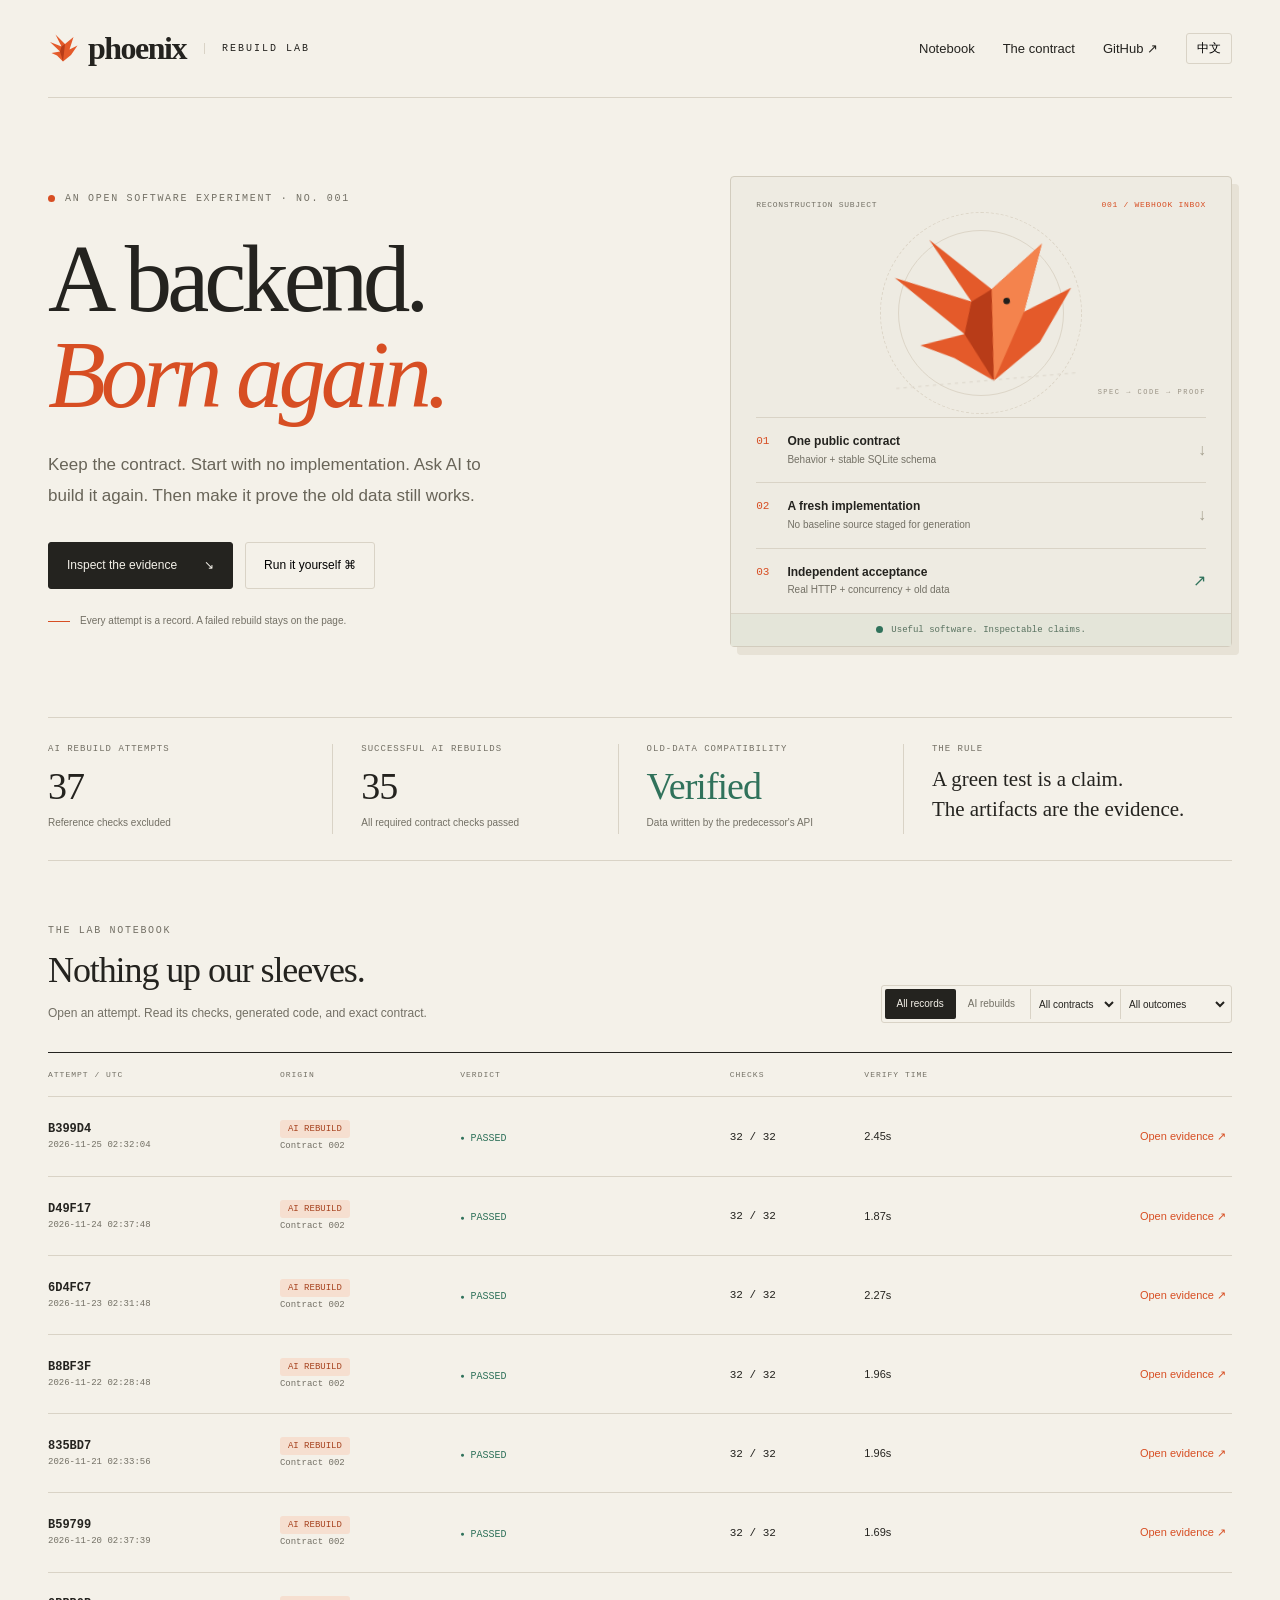
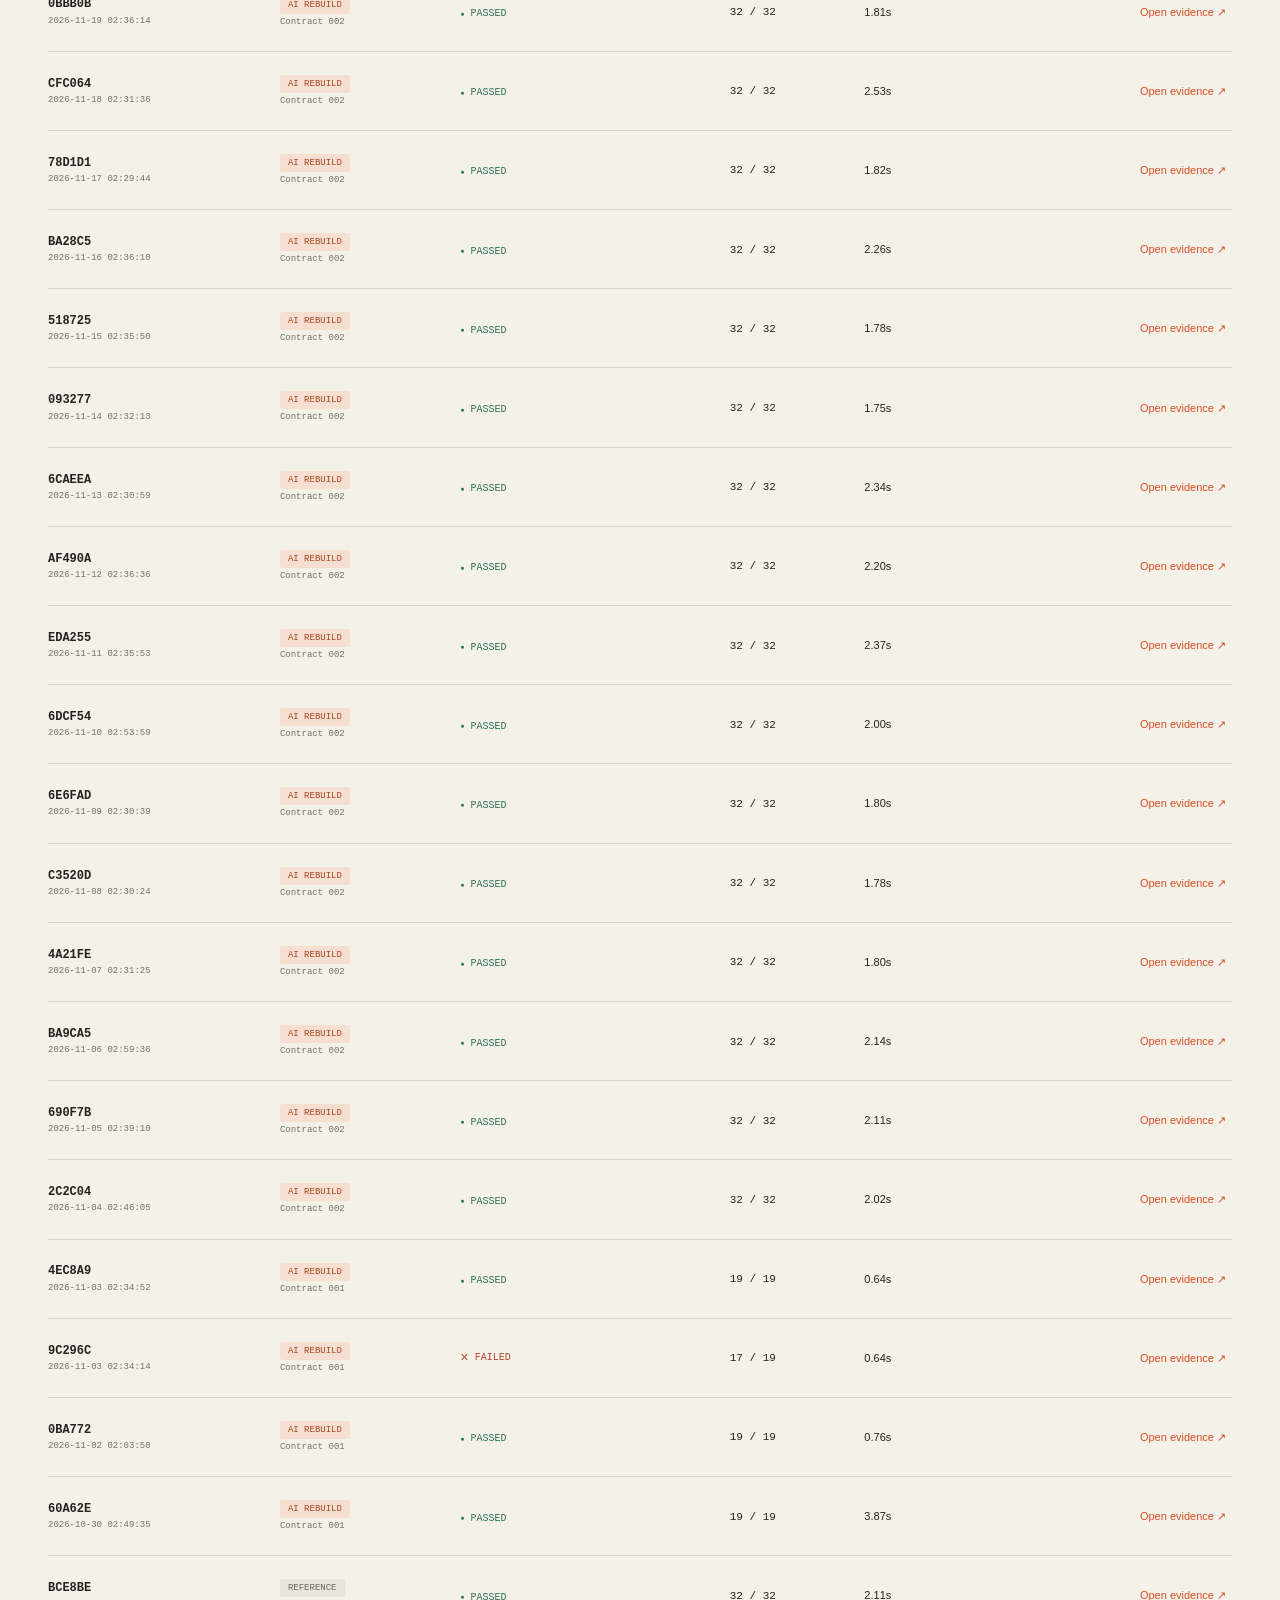
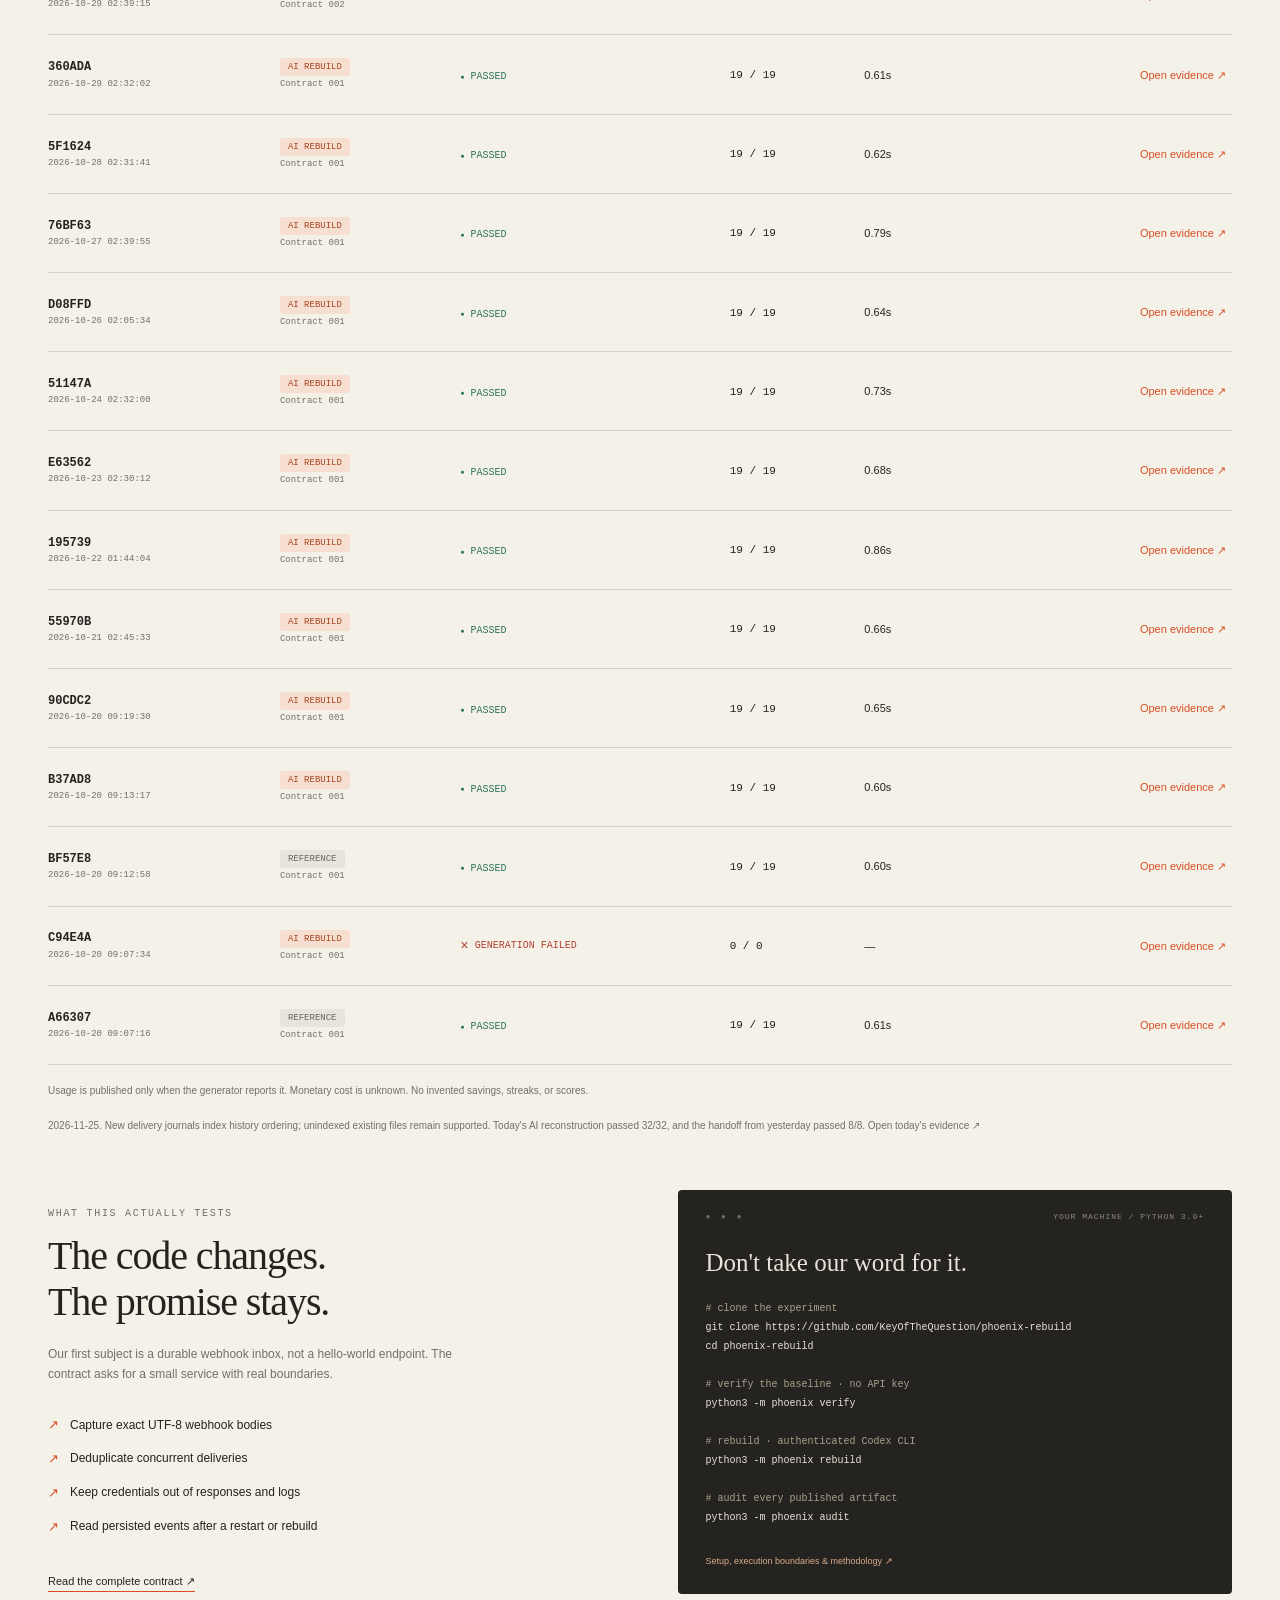
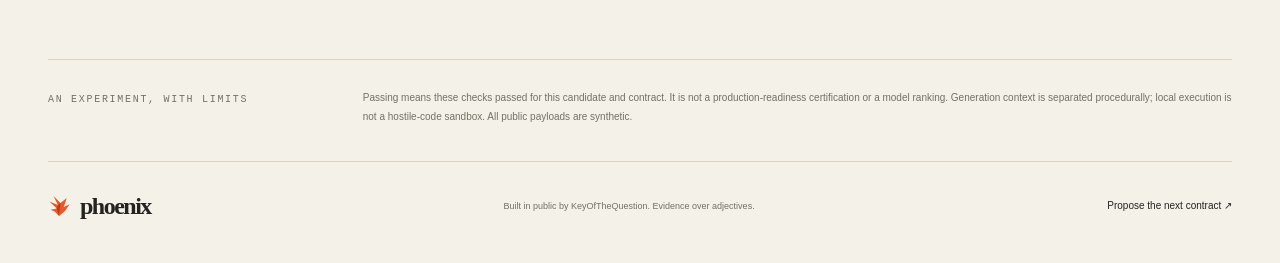
==== commit d14c12d3: "perf: index history ordering in new delivery journals" ====
--- a/docs/index.html
+++ b/docs/index.html
@@ -11,7 +11,7 @@
   <title>Phoenix — A backend, born again.</title>
   <link rel="icon" type="image/svg+xml" href="mark.svg">
   <link rel="stylesheet" href="style.css?v=20261122">
-  <script src="app.js?v=20261124" defer></script>
+  <script src="app.js?v=20261125" defer></script>
 </head>
 <body>
   <a class="skip" href="#notebook">Skip to experiment records</a>
@@ -69,7 +69,7 @@
       <div id="load-error" role="status" hidden></div>
       <div class="table-wrap"><table><caption class="sr-only">Phoenix experiment records</caption><thead><tr><th data-i18n="colAttempt">ATTEMPT / UTC</th><th data-i18n="colOrigin">ORIGIN</th><th data-i18n="colVerdict">VERDICT</th><th data-i18n="colChecks">CHECKS</th><th data-i18n="colDuration">VERIFY TIME</th><th><span class="sr-only">Evidence</span></th></tr></thead><tbody id="runs"><tr><td colspan="6" class="empty" data-i18n="loading">Loading the public record…</td></tr></tbody></table></div>
       <p class="ledger-note" data-i18n="ledgerNote">Usage is published only when the generator reports it. Monetary cost is unknown. No invented savings, streaks, or scores.</p>
-      <p class="ledger-note" data-i18n="maintenanceNote">2026-11-24. Delivery verification now runs from outside the checkout, with the intermediate 55/56 failure preserved. Today's AI reconstruction passed 32/32, and the handoff from yesterday passed 8/8. <a href="?run=20261124T023750Z-d49f17">Open today's evidence ↗</a></p>
+      <p class="ledger-note" data-i18n="maintenanceNote">2026-11-25. New delivery journals index history ordering; unindexed existing files remain supported. Today's AI reconstruction passed 32/32, and the handoff from yesterday passed 8/8. <a href="?run=20261125T023206Z-b399d4">Open today's evidence ↗</a></p>
     </section>
     <section class="shell lower-grid">
       <article class="method"><div class="eyebrow" data-i18n="whatProves">WHAT THIS ACTUALLY TESTS</div><h2 data-i18n="methodTitle">The code changes.<br>The promise stays.</h2><p data-i18n="methodIntro">Our first subject is a durable webhook inbox, not a hello-world endpoint. The contract asks for a small service with real boundaries.</p><ul><li data-i18n="feature1">Capture exact UTF-8 webhook bodies</li><li data-i18n="feature2">Deduplicate concurrent deliveries</li><li data-i18n="feature3">Keep credentials out of responses and logs</li><li data-i18n="feature4">Read persisted events after a restart or rebuild</li></ul><a class="text-link" href="contract.html" data-i18n="readContract">Read the complete contract ↗</a></article>
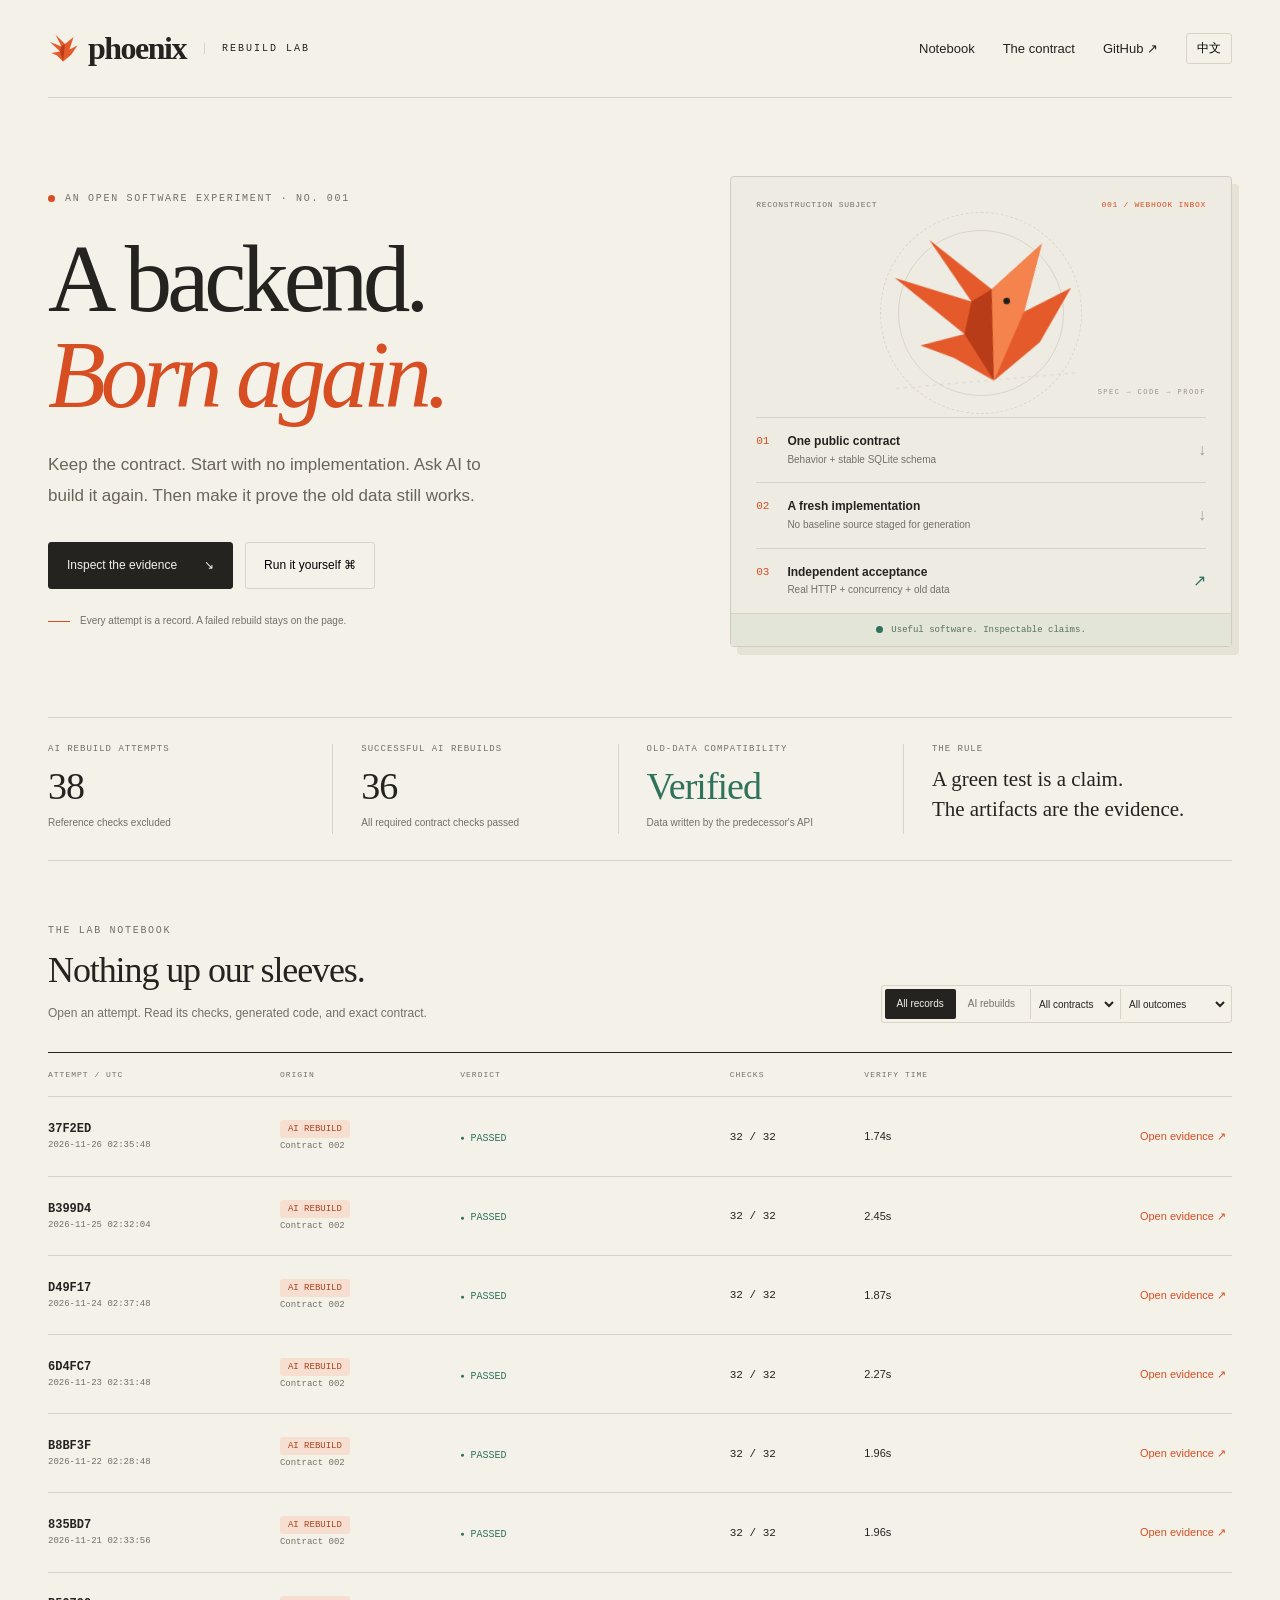
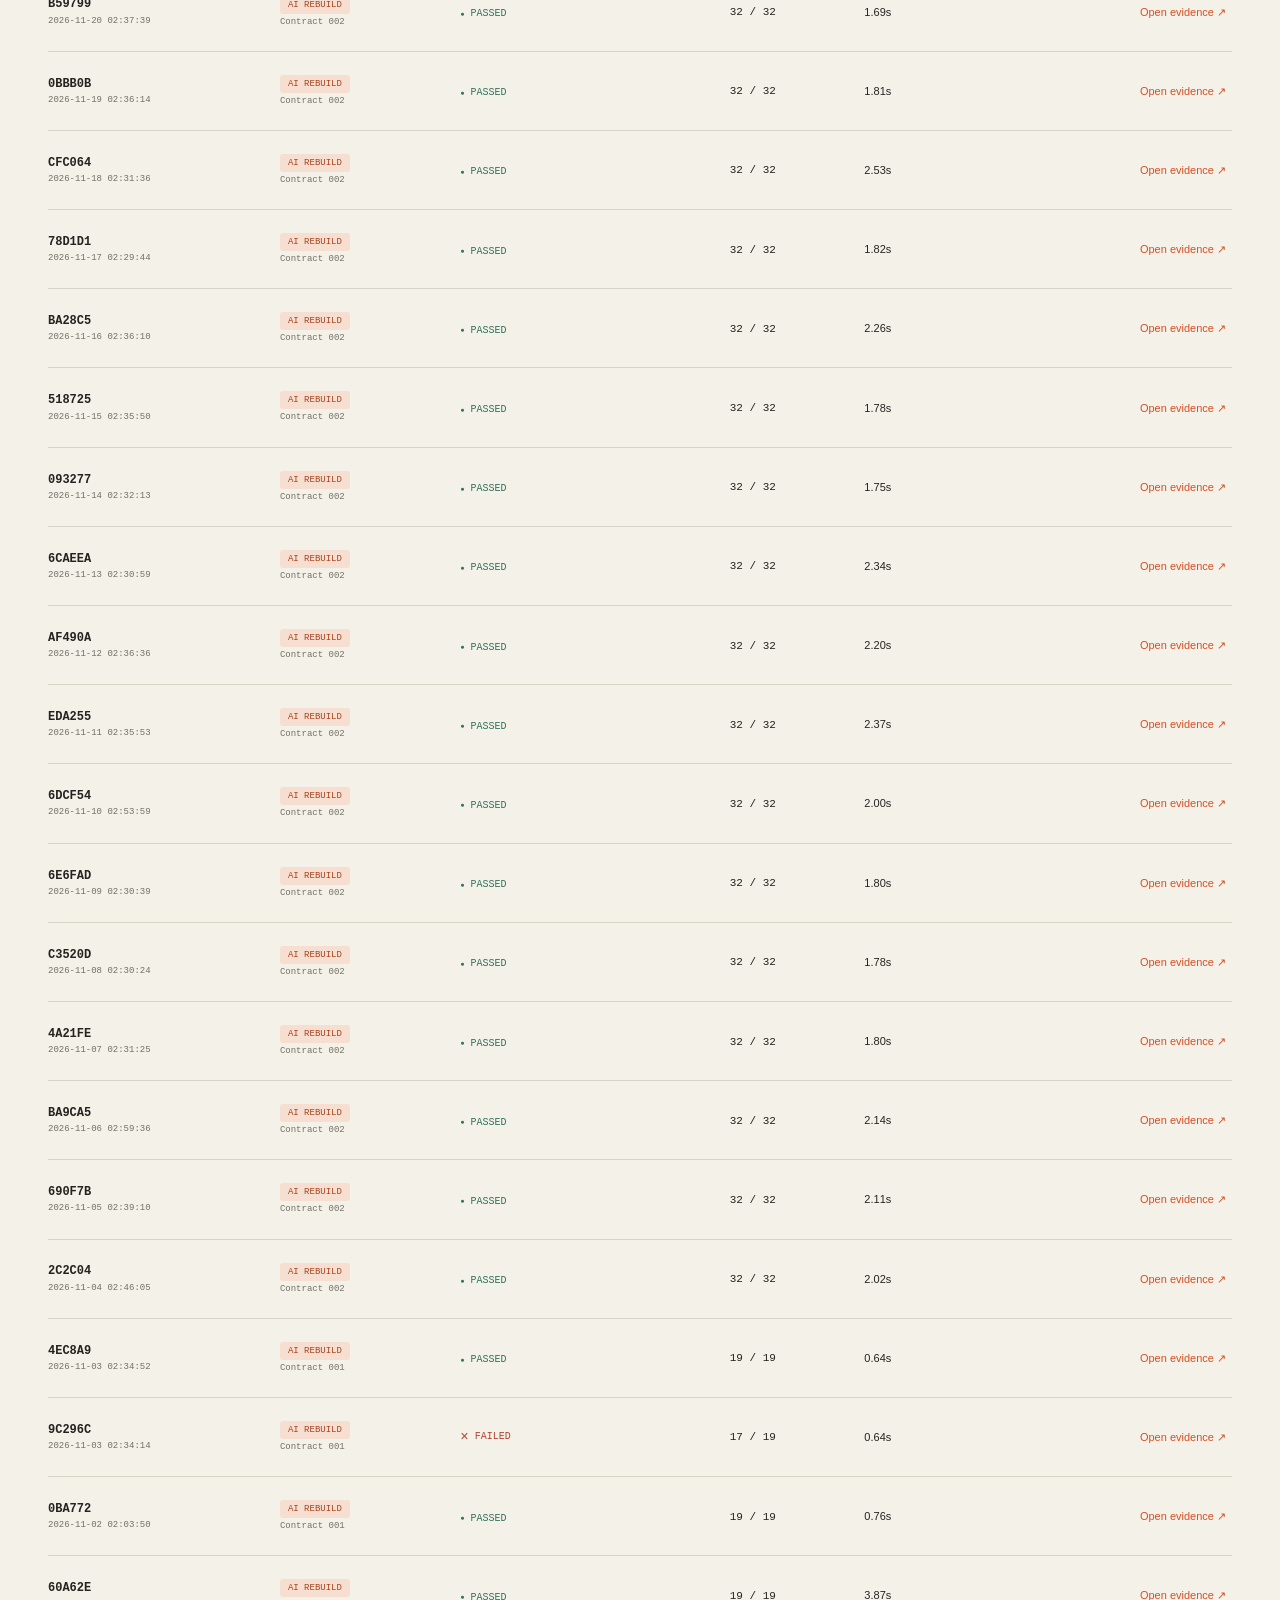
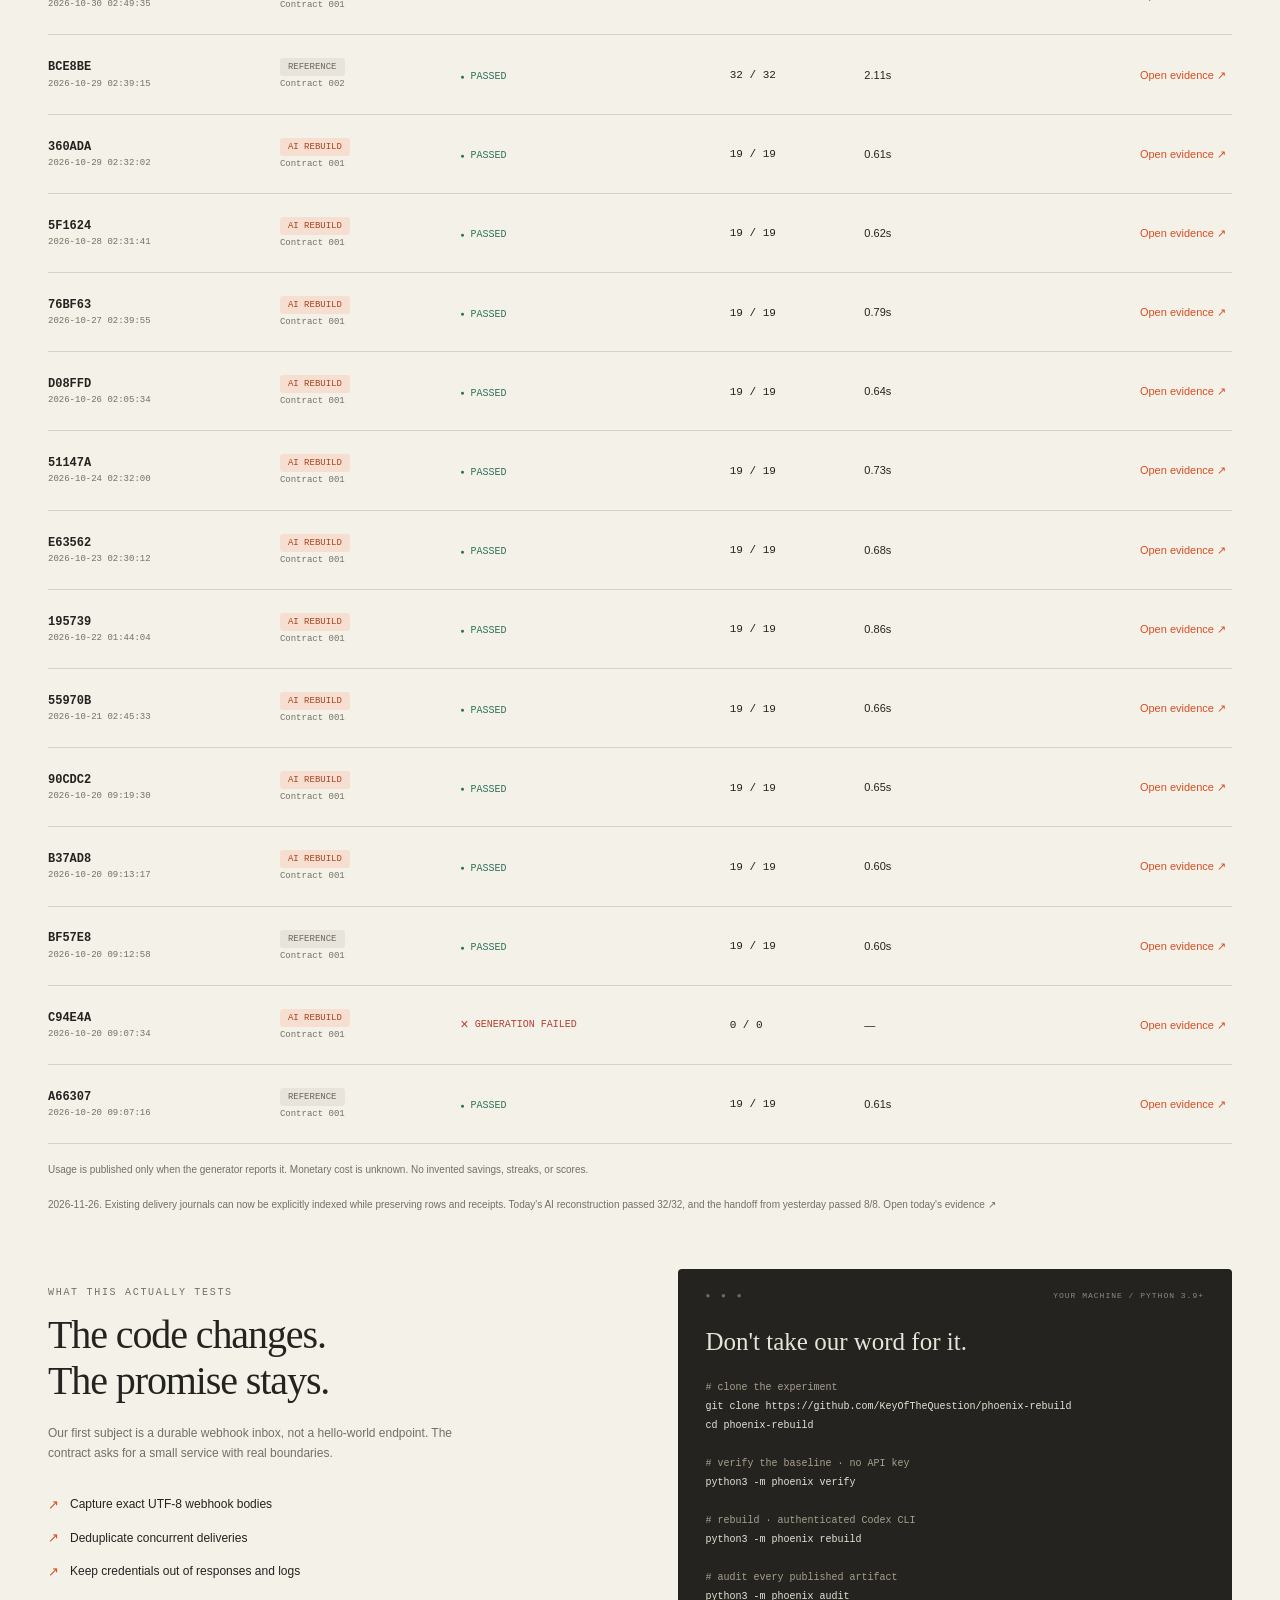
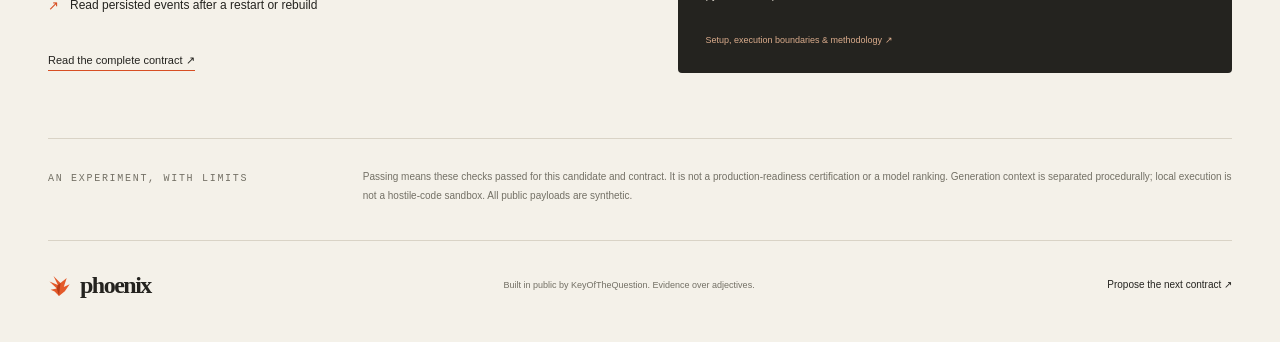
==== commit 57c917cc: "feat: explicitly index existing delivery journals" ====
--- a/docs/index.html
+++ b/docs/index.html
@@ -11,7 +11,7 @@
   <title>Phoenix — A backend, born again.</title>
   <link rel="icon" type="image/svg+xml" href="mark.svg">
   <link rel="stylesheet" href="style.css?v=20261122">
-  <script src="app.js?v=20261125" defer></script>
+  <script src="app.js?v=20261126" defer></script>
 </head>
 <body>
   <a class="skip" href="#notebook">Skip to experiment records</a>
@@ -69,7 +69,7 @@
       <div id="load-error" role="status" hidden></div>
       <div class="table-wrap"><table><caption class="sr-only">Phoenix experiment records</caption><thead><tr><th data-i18n="colAttempt">ATTEMPT / UTC</th><th data-i18n="colOrigin">ORIGIN</th><th data-i18n="colVerdict">VERDICT</th><th data-i18n="colChecks">CHECKS</th><th data-i18n="colDuration">VERIFY TIME</th><th><span class="sr-only">Evidence</span></th></tr></thead><tbody id="runs"><tr><td colspan="6" class="empty" data-i18n="loading">Loading the public record…</td></tr></tbody></table></div>
       <p class="ledger-note" data-i18n="ledgerNote">Usage is published only when the generator reports it. Monetary cost is unknown. No invented savings, streaks, or scores.</p>
-      <p class="ledger-note" data-i18n="maintenanceNote">2026-11-25. New delivery journals index history ordering; unindexed existing files remain supported. Today's AI reconstruction passed 32/32, and the handoff from yesterday passed 8/8. <a href="?run=20261125T023206Z-b399d4">Open today's evidence ↗</a></p>
+      <p class="ledger-note" data-i18n="maintenanceNote">2026-11-26. Existing delivery journals can now be explicitly indexed while preserving rows and receipts. Today's AI reconstruction passed 32/32, and the handoff from yesterday passed 8/8. <a href="?run=20261126T023550Z-37f2ed">Open today's evidence ↗</a></p>
     </section>
     <section class="shell lower-grid">
       <article class="method"><div class="eyebrow" data-i18n="whatProves">WHAT THIS ACTUALLY TESTS</div><h2 data-i18n="methodTitle">The code changes.<br>The promise stays.</h2><p data-i18n="methodIntro">Our first subject is a durable webhook inbox, not a hello-world endpoint. The contract asks for a small service with real boundaries.</p><ul><li data-i18n="feature1">Capture exact UTF-8 webhook bodies</li><li data-i18n="feature2">Deduplicate concurrent deliveries</li><li data-i18n="feature3">Keep credentials out of responses and logs</li><li data-i18n="feature4">Read persisted events after a restart or rebuild</li></ul><a class="text-link" href="contract.html" data-i18n="readContract">Read the complete contract ↗</a></article>
